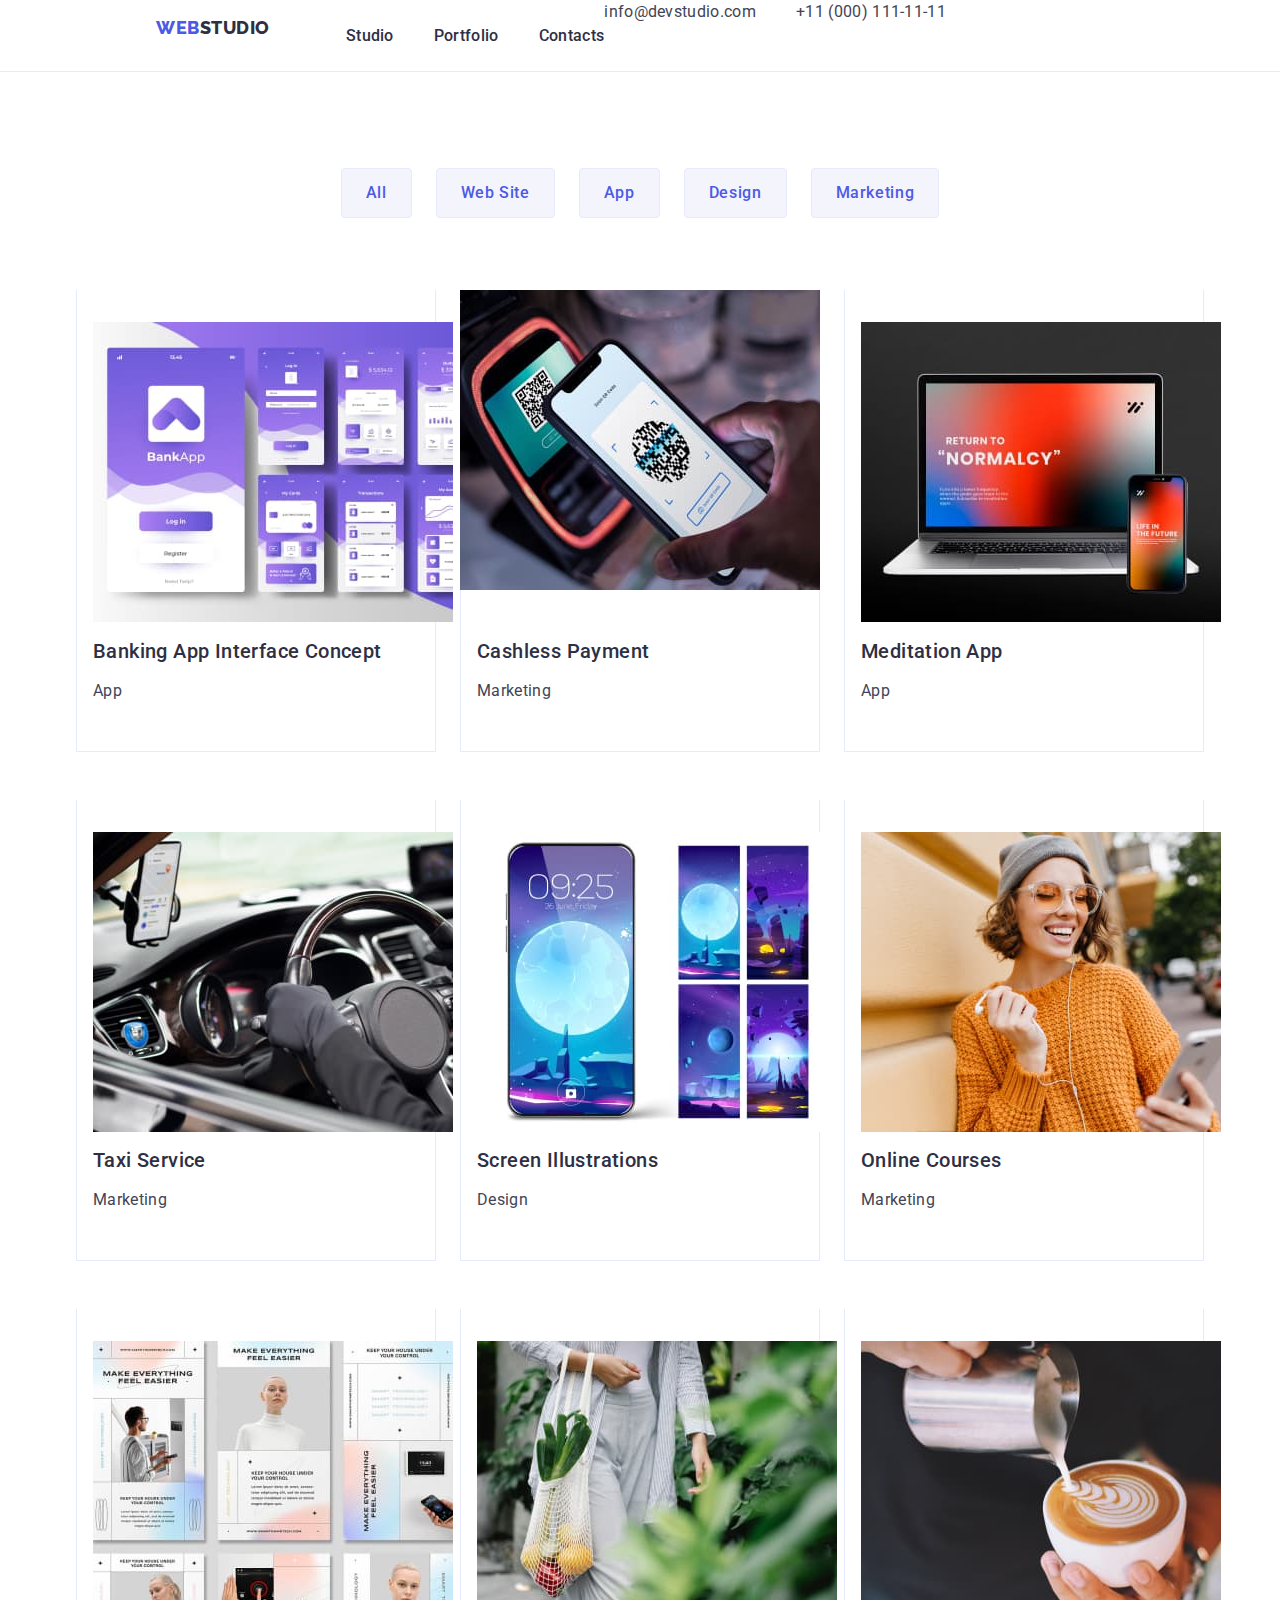
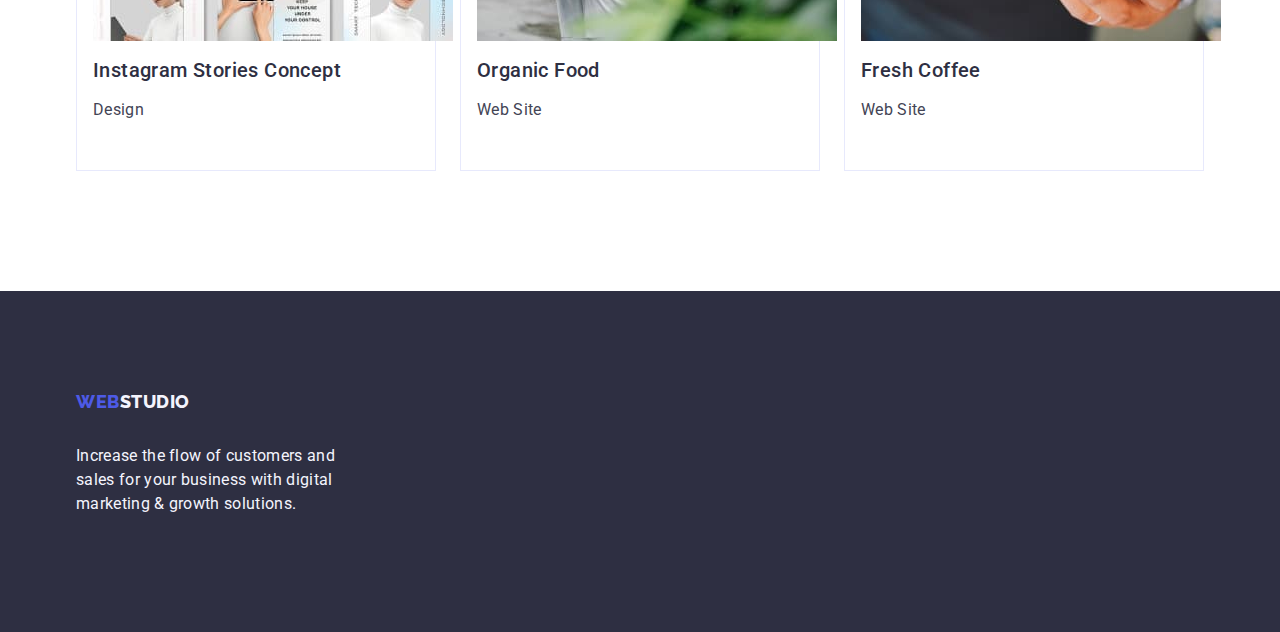
==== portfolio.html @ 16d4b056 "Update portfolio.html" ====
<!DOCTYPE html>
<html lang="en">

<head>
    <meta charset="UTF-8">
    <meta http-equiv="X-UA-Compatible" content="IE=edge">
    <meta name="viewport" content="width=device-width, initial-scale=1.0">
    <link rel="preconnect" href="https://fonts.googleapis.com">
    <link rel="preconnect" href="https://fonts.gstatic.com" crossorigin>
    <link href="https://fonts.googleapis.com/css2?family=Raleway:wght@800&family=Roboto:wght@400;500;700;900&display=swap"
        rel="stylesheet">
    <title>WebStudio</title>

    <link rel="stylesheet" href="./css/modern-normalize.min.css">
    <link rel="stylesheet" href="./css/style.css">
  
</head>

<body>
        
    <!--header section  -->
    <header class="header">
        <div class="header-container container">
            <nav class="nav">
                <a class="logo-web link" href="./index.html">Web<span class="logo-studio-nav link">Studio</span></a>
    
                <ul class="nav-list list">
                    <li class="nav-item">
                        <a class="nav-link link" href="./index.html">Studio</a>
                    </li>
                    <li class="nav-item">
                        <a class="nav-link link" href="./portfolio.html">Portfolio</a>
                    </li>
                    <li class="nav-item">
                        <a class="nav-link link" href="">Contacts</a>
                    </li>
                </ul>
            </nav>
    
            <address class="address">
                <ul class="contacts list">
                    <li class="contacts-email">
                        <a class="contact link" href="mailto:info@devstudio.com">info@devstudio.com</a>
                    </li>
                    <li class="contacts-telefon">
                        <a class="contact link" href="tel:+110001111111">+11 (000) 111-11-11</a>
                    </li>
                </ul>
            </address>
        </div>
    
    </header>

    <main>
        <!--portfolo section  -->
        <section class="section-portfolo">
            <div class="container">
                <h1 class="section-filters-title visually-hidden">Lorem ipsum dolor sit.</h1>

                <ul class="filters list">
                    <li class="button-item">
                
                        <button class="btn" type="button">All</button>
                    </li>
                    <li class="button-item">
                        <button class="btn" type="button">Web Site</button>
                    </li>
                    <li class="button-item">
                        <button class="btn" type="button">App</button>
                    </li>
                    <li class="button-item">
                        <button class="btn" type="button">Design</button>
                    </li>
                    <li class="button-item">
                        <button class="btn" type="button">Marketing</button>
                    </li>
                </ul>
                
                
                
                
                <ul class="product-card list">
                    <li class="product-item">
                        <a class="link" href="">
                            <div class="cards">
                                <img class="link" src="./images/portfolio/banking_app.jpg" width="360" alt="Banking App">
                                <h2 class="product-name">Banking App Interface Concept</h2>
                                <p class="product-text">App</p>
                            </div>
                            
                        </a>
                    </li>
                
                    <li class="product-item">
                        <a class="link" href="">
                            <img class="link" src="./images/portfolio/cashless_payment.jpg" width="360" alt="Cashless Payment">
                            <div class="cards">
                                
                                <h2 class="product-name">Cashless Payment</h2>
                                <p class="product-text">Marketing</p>
                            </div>
                            
                        </a>
                    </li>
                
                    <li class="product-item">
                        <a class="link" href="">
                            <div class="cards">
                                <img class="link" src="./images/portfolio/meditation_app.jpg" width="360" alt="Meditation App">
                                <h2 class="product-name">Meditation App</h2>
                                <p class="product-text">App</p>
                            </div>
                           
                        </a>
                    </li>
                
                    <li class="product-item">
                        <a class="link" href="">
                            <div class="cards">
                                <img class="link" src="./images/portfolio/Taxi.jpg" width="360" alt="Taxi Service">
                                <h2 class="product-name">Taxi Service</h2>
                                <p class="product-text">Marketing</p>                            
                            </div>
                            
                        </a>
                    </li>
                
                    <li class="product-item">
                        <a class="link" href="">
                            <div class="cards">
                                <img class="link" src="./images/portfolio/Screen.jpg" width="360" alt="Screen Illustrations">
                                <h2 class="product-name">Screen Illustrations</h2>
                                <p class="product-text">Design</p>                            
                            </div>
                            
                        </a>
                    </li>
                
                    <li class="product-item">
                        <a class="link" href="">
                            <div class="cards">
                                <img class="link" src="./images/portfolio/online_courses.jpg" width="360" alt="Online Courses">
                                <h2 class="product-name">Online Courses</h2>
                                <p class="product-text">Marketing</p>                            
                            </div>
                            
                        </a>
                    </li>
                
                
                    <li class="product-item">
                        <a class="link" href="">
                            <div class="cards">
                                <img class="link" src="./images/portfolio/instagram.jpg" width="360" alt="Instagram Stories Concept">
                                <h2 class="product-name">Instagram Stories Concept</h2>
                                <p class="product-text">Design</p>                            
                            </div>
                            
                        </a>
                    </li>
                
                    <li class="product-item">
                        <a class="link" href="">
                            <div class="cards">
                                <img class="link" src="./images/portfolio/organic_food.jpg" width="360" alt="Organic Food">
                                <h2 class="product-name">Organic Food</h2>
                                <p class="product-text">Web Site</p>                            
                            </div>
                            
                        </a>
                    </li>
                
                    <li class="product-item">
                        <a class="link" href="">
                            <div class="cards">
                                <img class="link" src="./images/portfolio/coffee.jpg" width="360" alt="Fresh Coffee">
                                <h2 class="product-name">Fresh Coffee</h2>
                                <p class="product-text">Web Site</p>
                            </div>
                            
                        </a>
                    </li>
                </ul>
            </div>
            
        </section>

    </main>

    <!-- footer section -->
<footer class="footer">
    <div class="container">
        <a class="logo-web link" href="./index.html">Web<span class="logo-studio link">Studio</span></a>

        <p class="footer-text">
            Increase the flow of customers and sales for your business with digital marketing & growth solutions.
        </p>
    </div>


</footer>
</body>

</html>
---- css/style.css ----
:root{
    --primary-font: 'Roboto', sans-serif;
    --primary-white-color: #ffffff;
    --primary-color: #434455;
}

ul {
    margin: 0;
    padding: 0;
    list-style-type: none;
}




body{
    color: var(--primary-color);
    background-color: var(--primary-white-color);
    font-family: var(--primary-font);
    font-size: 16px;
    font-style: normal;
}

img{
    display: block;
}

.container{
    width: 1158px;
    margin: 0 auto;
    padding: 0 15px;
}

.visually-hidden{
    position: fixed;
    transform: scale(0);
}

/*header*/

.header{
    width: 1440px;
    height: 72px;
    display: flex;
    border-bottom: 1px solid #E7E9FC;
}

.header-container{
    display: flex;
}

/*logo start*/
.logo-web{
    font-family: "Raleway", sans-serif;
    font-weight: 800;
    font-size: 18px;
    line-height: 1.17;  
    letter-spacing: 0.03em;
    text-transform: uppercase;
    color: #4D5AE5;    
    margin-right: 76px;
}

.link{
    text-decoration: none;
}

.logo-studio-nav{
    font-family: 'Raleway';
    font-weight: 800;
    font-size: 18px;
    line-height: 1.17;
    letter-spacing: 0.03em;
    text-transform: uppercase;
    color: #2E2F42;

}

.logo-studio{
    font-family: 'Raleway';
    font-weight: 800;
    font-size: 18px;
    line-height: 1.17;
    letter-spacing: 0.03em;
    text-transform: uppercase;
    color: #2E2F42;
    color: #f4f4fd;
}


/*logo end*/


/*nav */

.nav{
    display: flex;
    align-items: center;
}

.nav-list{
    display: flex;
    gap: 40px;

}

.list {
    list-style: none;
}

.nav-item{
    font-weight: 500;
    line-height: 1.3;   
       
}

.nav-link{
    line-height: 1.5;
    font-size: 16px;
    font-weight: 500;
    letter-spacing: 0.02em;
    color: #2E2F42;
    text-decoration: none;
    padding: 24px 0;
}

.nav-item .link:hover,
.nav-item .link:focus{
    color: #404bbf;
}
/*adress*/
.list{
    list-style: none;
}
.address {
    font-style: normal;
}


.contacts-email .link:hover,
.contacts-email .link:focus {
    color: #404bbf;
}


.contact{ 
    letter-spacing: 0.02em;
    font-weight: 400;
    line-height: 1.5;
    color: #434455;
    text-decoration: none;    
}
.contacts{
    display: flex;
    gap: 40px;
    
}
.contacts-telefon .link:hover,
.contacts-telefon .link:focus {
    color: #404bbf;
}

/* section hero*/

.hero{  
    background: #2E2F42;
    padding: 188px 0;
    
}

.hero-title{
    font-weight: 700;
    font-size: 56px;
    line-height: 1.07;    
    text-align: center;
    letter-spacing: 0.02em;
    color: #FFFFFF;
    max-width: 496px;
}

.button{
    font-family: "Roboto", sans-serif;
    font-style: normal;
    font-weight: 500;
    font-size: 16px;
    line-height: 1.5;
    letter-spacing: 0.04em;
    color: #FFFFFF;
    background-color: #4D5AE5;
    cursor: pointer;
    display: block;
    min-width: 169px;
    height: 56px;
    border: none;
    box-shadow: 0px 4px 4px rgba(0, 0, 0, 0.15);
    border-radius: 4px;
  }

  .button:hover,
  .button:focus {
    background-color: #404BBF;
  }
  
 /*section feature */

 .section-feature{
    padding: 120px 0;
    display: flex;
 }
 
 
 .feature-list{
    display: flex;
    gap: 24px;
 }

 .feature{
    width: calc((100% - 72px) / 4);
 }

 .feature-title{
    font-weight: 500;
    font-size: 20px;
    line-height: 1.2;    
    letter-spacing: 0.02em; 
    color: #2E2F42;
    margin-bottom: 8px;
 }

 .feature-text{
    font-weight: 400;
    font-size: 16px;
    line-height: 1.5;
    letter-spacing: 0.02em;
    color: #434455;
 }

 /*section about */

 .section-about{
    padding-bottom: 120px;
 }
 .section-about-title{
    font-weight: 700;
    font-size: 36px;
    line-height: 1.11;
    text-align: center;
    letter-spacing: 0.02em;
    text-transform: capitalize;   
    color: #2E2F42;
    margin-bottom: 72px;
 }

 .about-list{
    display: flex;
    gap:24px;
 }

 .list-item{
    width: calc((100% - 48px) / 3);
 }

  /*section team */
.section-team{
    background: #F4F4FD;
    padding: 120px 0;
}

  .section-team-title{
    font-weight: 700;
    font-size: 36px;
    line-height: 1.11;
    text-align: center;
    letter-spacing: 0.02em;
    text-transform: capitalize;
    color: #2E2F42;
    margin-bottom: 72px;
  }

  .team-list{
    display: flex;
    gap: 24px;
  }

  .team-title{
    font-weight: 500;
    font-size: 20px;
    line-height: 1.2;
    letter-spacing: 0.02em;
    color: #2E2F42;   
    text-align: center;
    margin-bottom: 8px;
       
  }

  .info{
    padding: 32px 16px;
    
  }

  .team-text{
    font-weight: 400;
    font-size: 16px;
    line-height: 1.5;
    letter-spacing: 0.02em;
    color: #434455;
    text-align: center;
  }

  .team-card{
    background-color: #FFFFFF;
    width: calc((100% - 72px) / 4);
    box-shadow: 0px 1px 6px rgba(46, 47, 66, 0.08), 0px 1px 1px rgba(46, 47, 66, 0.16), 0px 2px 1px rgba(46, 47, 66, 0.08);
    border-radius: 0px 0px 4px 4px;
  }

  /*PORTFOLIO pages*/
/*section portfolio*/

.section-portfolo{
    padding-top:  96px;
    padding-bottom: 120px;    
}



.filters{
    display: flex;
    gap: 24px;
    justify-content: center;
    margin-bottom: 72px;
}



.btn{
    font-family: "Roboto", sans-serif;
    background-color: #F4F4FD;
    font-size: 16px;
    font-weight: 500;
    line-height: 1.5;
    text-align: center;
    letter-spacing: 0.04em;
    color: #4D5AE5;
    cursor: pointer;
    padding: 12px 24px;
    border: 1px solid #E7E9FC;
    border-radius: 4px;
}

.btn:hover,
.btn:focus{
    background-color: #404BBF;
    color: #FFFFFF;
    border: 1px solid transparent;
}

/*section portfolio product cards*/

.product-card{
    display: flex;
    flex-wrap: wrap;
    column-gap: 24px;
    row-gap: 48px;
}

.product-item{
    width: calc((100% - 48px) / 3);
}
.product-name{
    font-weight: 500;
    font-size: 20px;
    line-height: 1.2;        
    letter-spacing: 0.02em;
    color: #2E2F42;
    margin-bottom: 8px;

}

.product-text{
    font-weight: 400;
    font-size: 16px;
    line-height: 1.5;
    letter-spacing: 0.02em;
    color: #434455;
}

.cards{
    padding: 32px 16px;
    border: 1px solid #e7e9fc;
    border-top: none;
}


 /*footer*/

 .footer{    
    background: #2E2F42;
    padding: 100px 0;
 }

 .logo-web{
    display: inline-block;
    margin-bottom: 16px;

 }

 .footer-text{
    font-weight: 400;
    font-size: 16px;
    line-height: 1.5;   
    letter-spacing: 0.02em;
    color: #F4F4FD;
    max-width: 264px;
 }
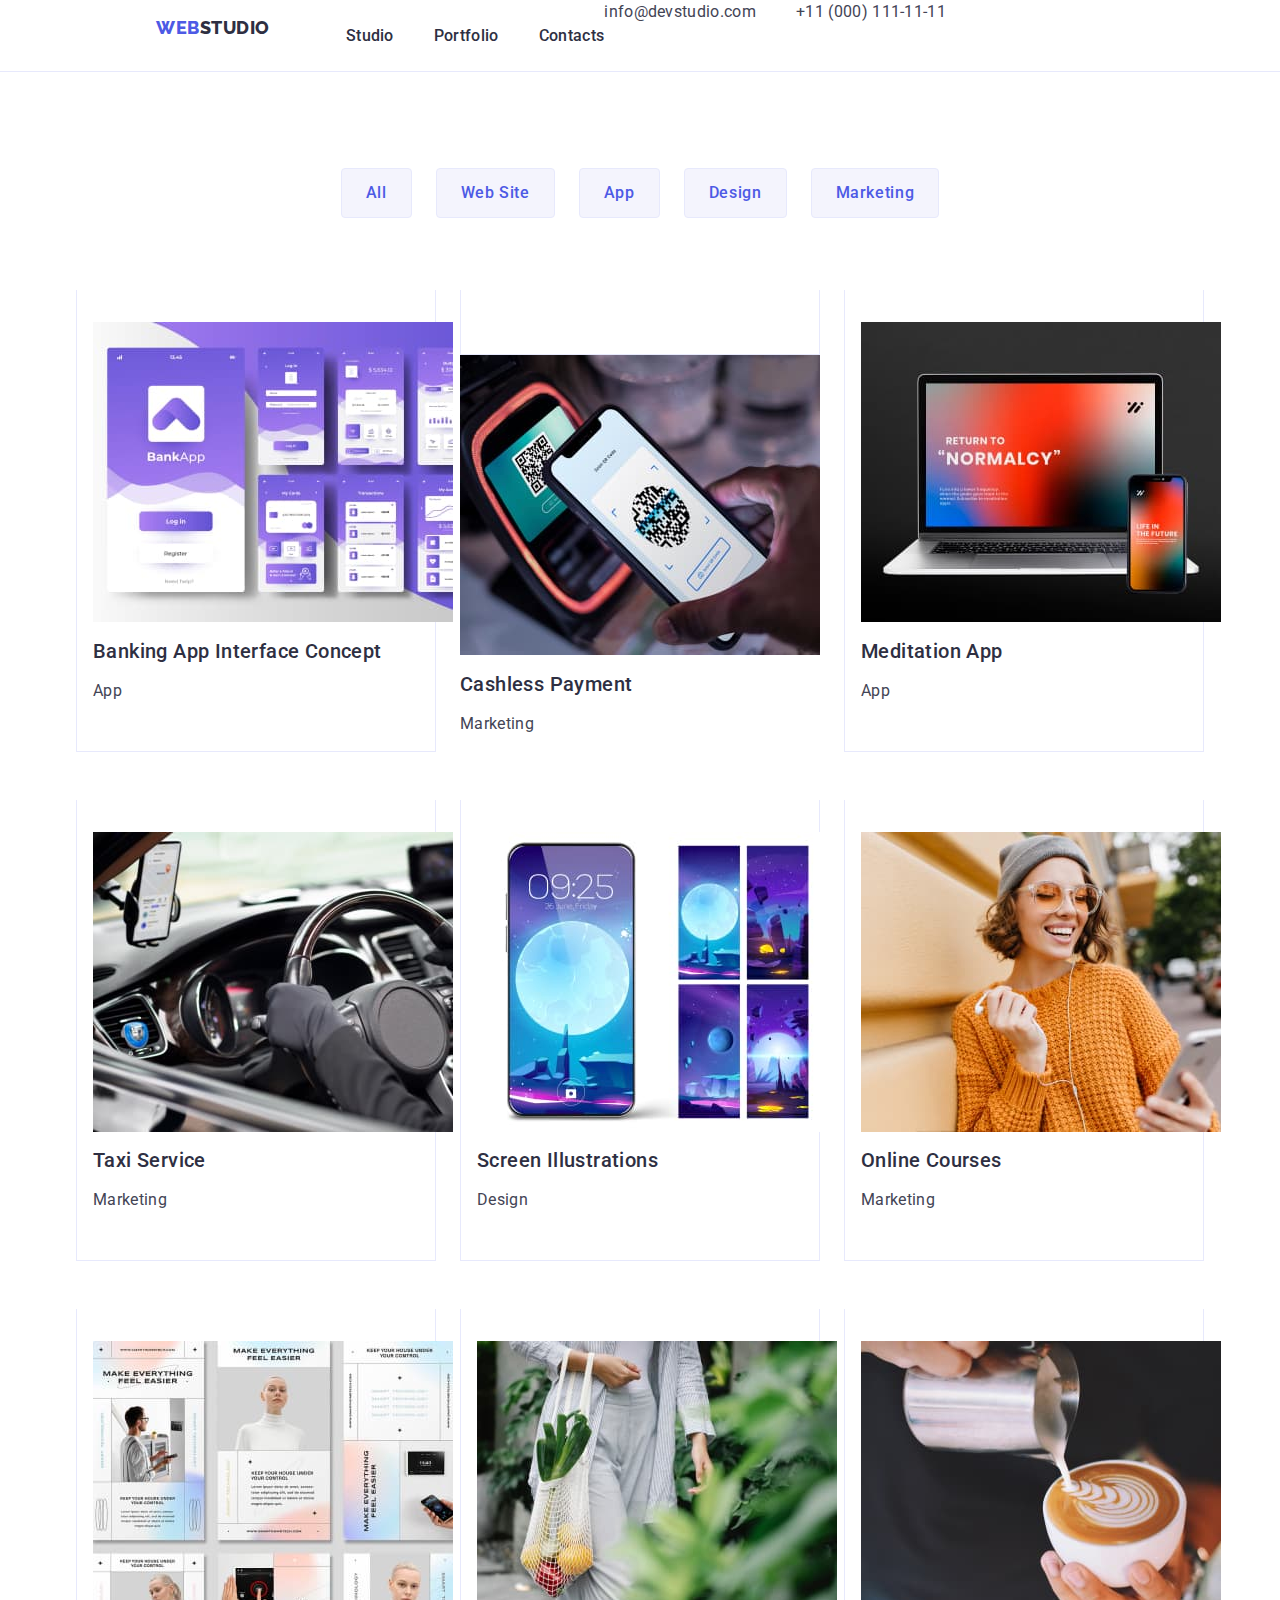
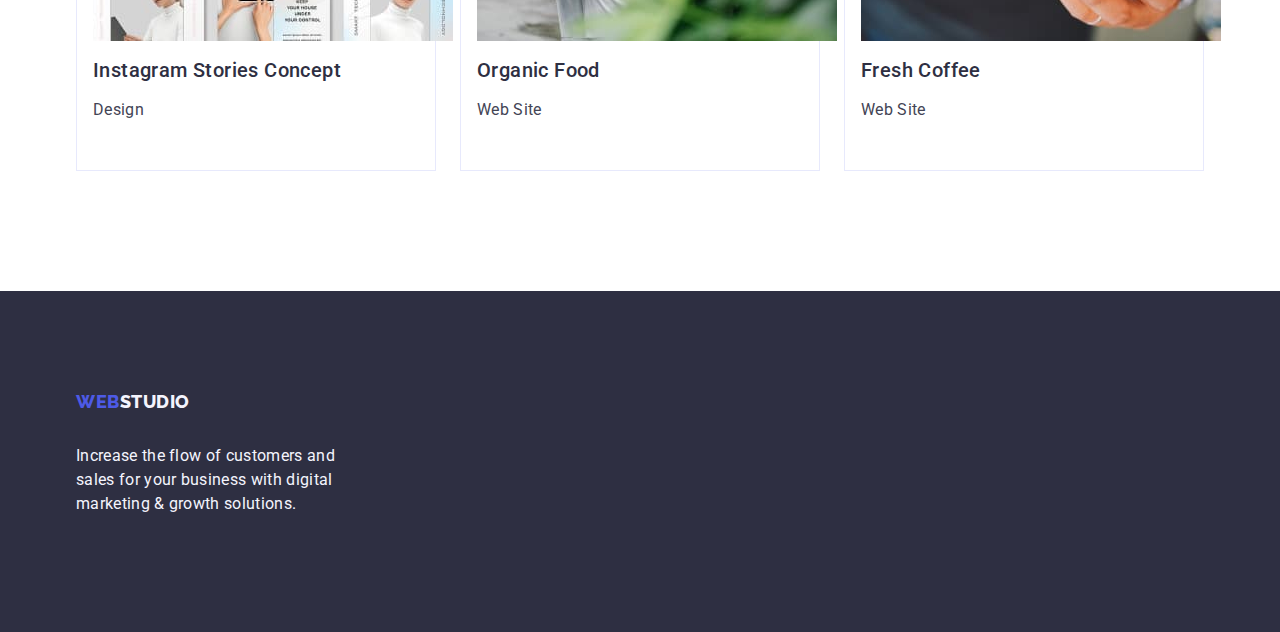
==== commit cb05d555: "Update portfolio.html" ====
--- a/portfolio.html
+++ b/portfolio.html
@@ -93,12 +93,12 @@
                 
                     <li class="product-item">
                         <a class="link" href="">
+                            
+                            <div class="cards">
+                            </div>
                             <img class="link" src="./images/portfolio/cashless_payment.jpg" width="360" alt="Cashless Payment">
-                            <div class="cards">
-                                
-                                <h2 class="product-name">Cashless Payment</h2>
-                                <p class="product-text">Marketing</p>
-                            </div>
+                            <h2 class="product-name">Cashless Payment</h2>
+                            <p class="product-text">Marketing</p>
                             
                         </a>
                     </li>
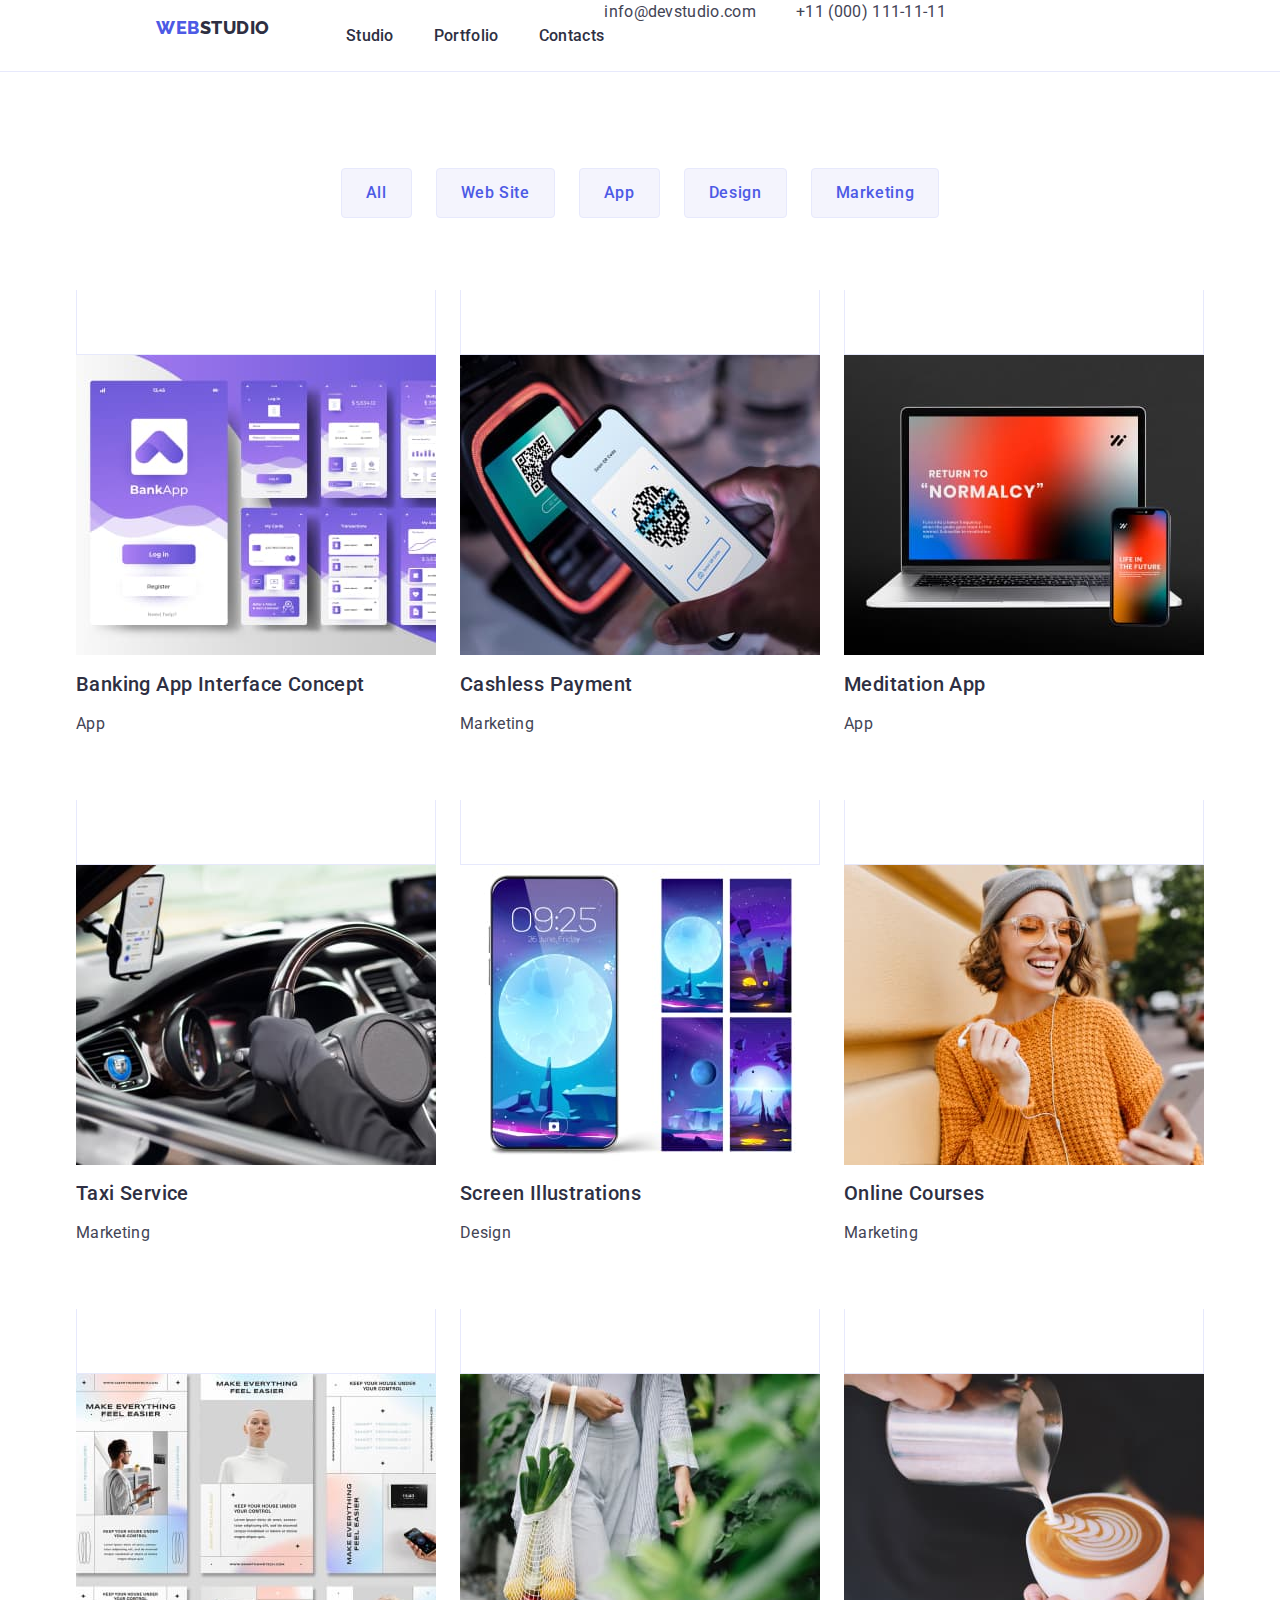
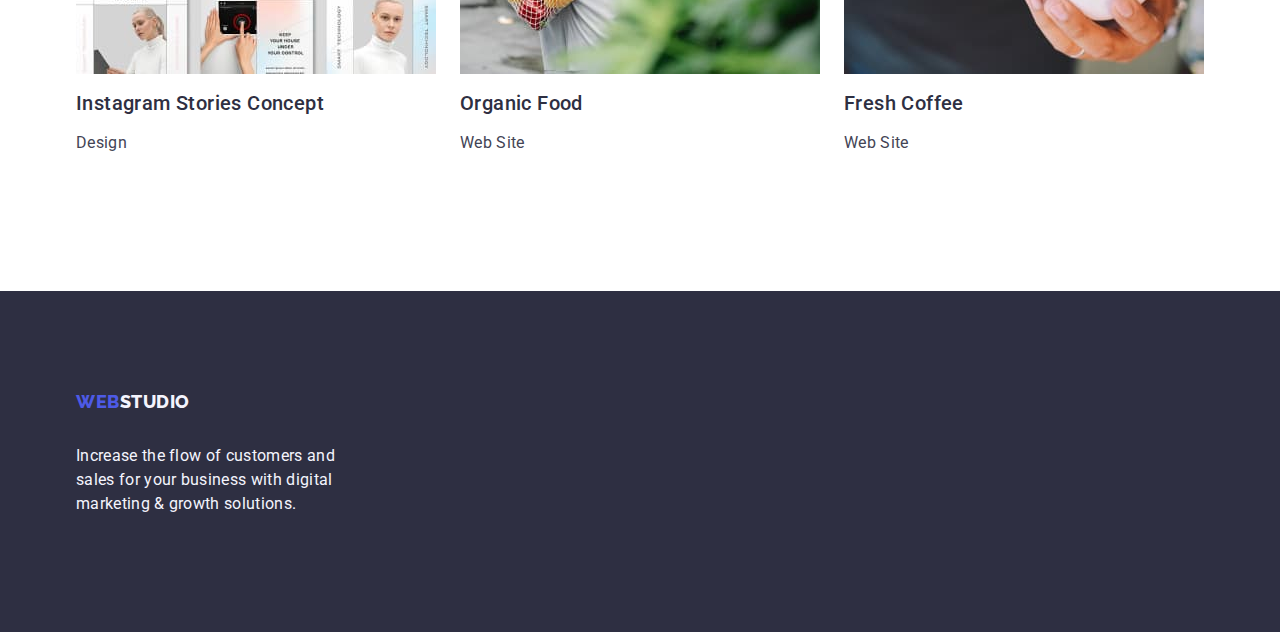
==== commit 74b28420: "Update portfolio.html" ====
--- a/portfolio.html
+++ b/portfolio.html
@@ -82,18 +82,17 @@
                 <ul class="product-card list">
                     <li class="product-item">
                         <a class="link" href="">
-                            <div class="cards">
-                                <img class="link" src="./images/portfolio/banking_app.jpg" width="360" alt="Banking App">
-                                <h2 class="product-name">Banking App Interface Concept</h2>
-                                <p class="product-text">App</p>
-                            </div>
-                            
-                        </a>
-                    </li>
-                
-                    <li class="product-item">
-                        <a class="link" href="">
-                            
+                            <div class="cards">                                
+                            </div>
+                            <img class="link" src="./images/portfolio/banking_app.jpg" width="360" alt="Banking App">
+                            <h2 class="product-name">Banking App Interface Concept</h2>
+                            <p class="product-text">App</p>
+                            
+                        </a>
+                    </li>
+                
+                    <li class="product-item">
+                        <a class="link" href="">                            
                             <div class="cards">
                             </div>
                             <img class="link" src="./images/portfolio/cashless_payment.jpg" width="360" alt="Cashless Payment">
@@ -106,10 +105,11 @@
                     <li class="product-item">
                         <a class="link" href="">
                             <div class="cards">
-                                <img class="link" src="./images/portfolio/meditation_app.jpg" width="360" alt="Meditation App">
-                                <h2 class="product-name">Meditation App</h2>
-                                <p class="product-text">App</p>
-                            </div>
+                                
+                            </div>
+                            <img class="link" src="./images/portfolio/meditation_app.jpg" width="360" alt="Meditation App">
+                            <h2 class="product-name">Meditation App</h2>
+                            <p class="product-text">App</p>
                            
                         </a>
                     </li>
@@ -117,66 +117,72 @@
                     <li class="product-item">
                         <a class="link" href="">
                             <div class="cards">
-                                <img class="link" src="./images/portfolio/Taxi.jpg" width="360" alt="Taxi Service">
-                                <h2 class="product-name">Taxi Service</h2>
-                                <p class="product-text">Marketing</p>                            
-                            </div>
-                            
-                        </a>
-                    </li>
-                
-                    <li class="product-item">
-                        <a class="link" href="">
-                            <div class="cards">
-                                <img class="link" src="./images/portfolio/Screen.jpg" width="360" alt="Screen Illustrations">
-                                <h2 class="product-name">Screen Illustrations</h2>
-                                <p class="product-text">Design</p>                            
-                            </div>
-                            
-                        </a>
-                    </li>
-                
-                    <li class="product-item">
-                        <a class="link" href="">
-                            <div class="cards">
-                                <img class="link" src="./images/portfolio/online_courses.jpg" width="360" alt="Online Courses">
-                                <h2 class="product-name">Online Courses</h2>
-                                <p class="product-text">Marketing</p>                            
-                            </div>
-                            
-                        </a>
-                    </li>
-                
-                
-                    <li class="product-item">
-                        <a class="link" href="">
-                            <div class="cards">
-                                <img class="link" src="./images/portfolio/instagram.jpg" width="360" alt="Instagram Stories Concept">
-                                <h2 class="product-name">Instagram Stories Concept</h2>
-                                <p class="product-text">Design</p>                            
-                            </div>
-                            
-                        </a>
-                    </li>
-                
-                    <li class="product-item">
-                        <a class="link" href="">
-                            <div class="cards">
-                                <img class="link" src="./images/portfolio/organic_food.jpg" width="360" alt="Organic Food">
-                                <h2 class="product-name">Organic Food</h2>
-                                <p class="product-text">Web Site</p>                            
-                            </div>
-                            
-                        </a>
-                    </li>
-                
-                    <li class="product-item">
-                        <a class="link" href="">
-                            <div class="cards">
-                                <img class="link" src="./images/portfolio/coffee.jpg" width="360" alt="Fresh Coffee">
-                                <h2 class="product-name">Fresh Coffee</h2>
-                                <p class="product-text">Web Site</p>
-                            </div>
+                                                      
+                            </div>
+                            <img class="link" src="./images/portfolio/Taxi.jpg" width="360" alt="Taxi Service">
+                            <h2 class="product-name">Taxi Service</h2>
+                            <p class="product-text">Marketing</p>
+                            
+                        </a>
+                    </li>
+                
+                    <li class="product-item">
+                        <a class="link" href="">
+                            <div class="cards">
+                                                        
+                            </div>
+                            <img class="link" src="./images/portfolio/Screen.jpg" width="360" alt="Screen Illustrations">
+                            <h2 class="product-name">Screen Illustrations</h2>
+                            <p class="product-text">Design</p>
+                            
+                        </a>
+                    </li>
+                
+                    <li class="product-item">
+                        <a class="link" href="">
+                            <div class="cards">
+                                                           
+                            </div>
+                            <img class="link" src="./images/portfolio/online_courses.jpg" width="360" alt="Online Courses">
+                            <h2 class="product-name">Online Courses</h2>
+                            <p class="product-text">Marketing</p>
+                            
+                        </a>
+                    </li>
+                
+                
+                    <li class="product-item">
+                        <a class="link" href="">
+                            <div class="cards">
+                                                           
+                            </div>
+                            <img class="link" src="./images/portfolio/instagram.jpg" width="360" alt="Instagram Stories Concept">
+                            <h2 class="product-name">Instagram Stories Concept</h2>
+                            <p class="product-text">Design</p>
+                            
+                        </a>
+                    </li>
+                
+                    <li class="product-item">
+                        <a class="link" href="">
+                            <div class="cards">
+                                                           
+                            </div>
+                            <img class="link" src="./images/portfolio/organic_food.jpg" width="360" alt="Organic Food">
+                            <h2 class="product-name">Organic Food</h2>
+                            <p class="product-text">Web Site</p>
+                            
+                        </a>
+                    </li>
+                
+                    <li class="product-item">
+                        <a class="link" href="">
+                            <div class="cards">
+                                
+                            </div>
+                            <img class="link" src="./images/portfolio/coffee.jpg" width="360" alt="Fresh Coffee">
+                            <h2 class="product-name">Fresh Coffee</h2>
+                            <p class="product-text">Web Site</p>
                             
                         </a>
                     </li>
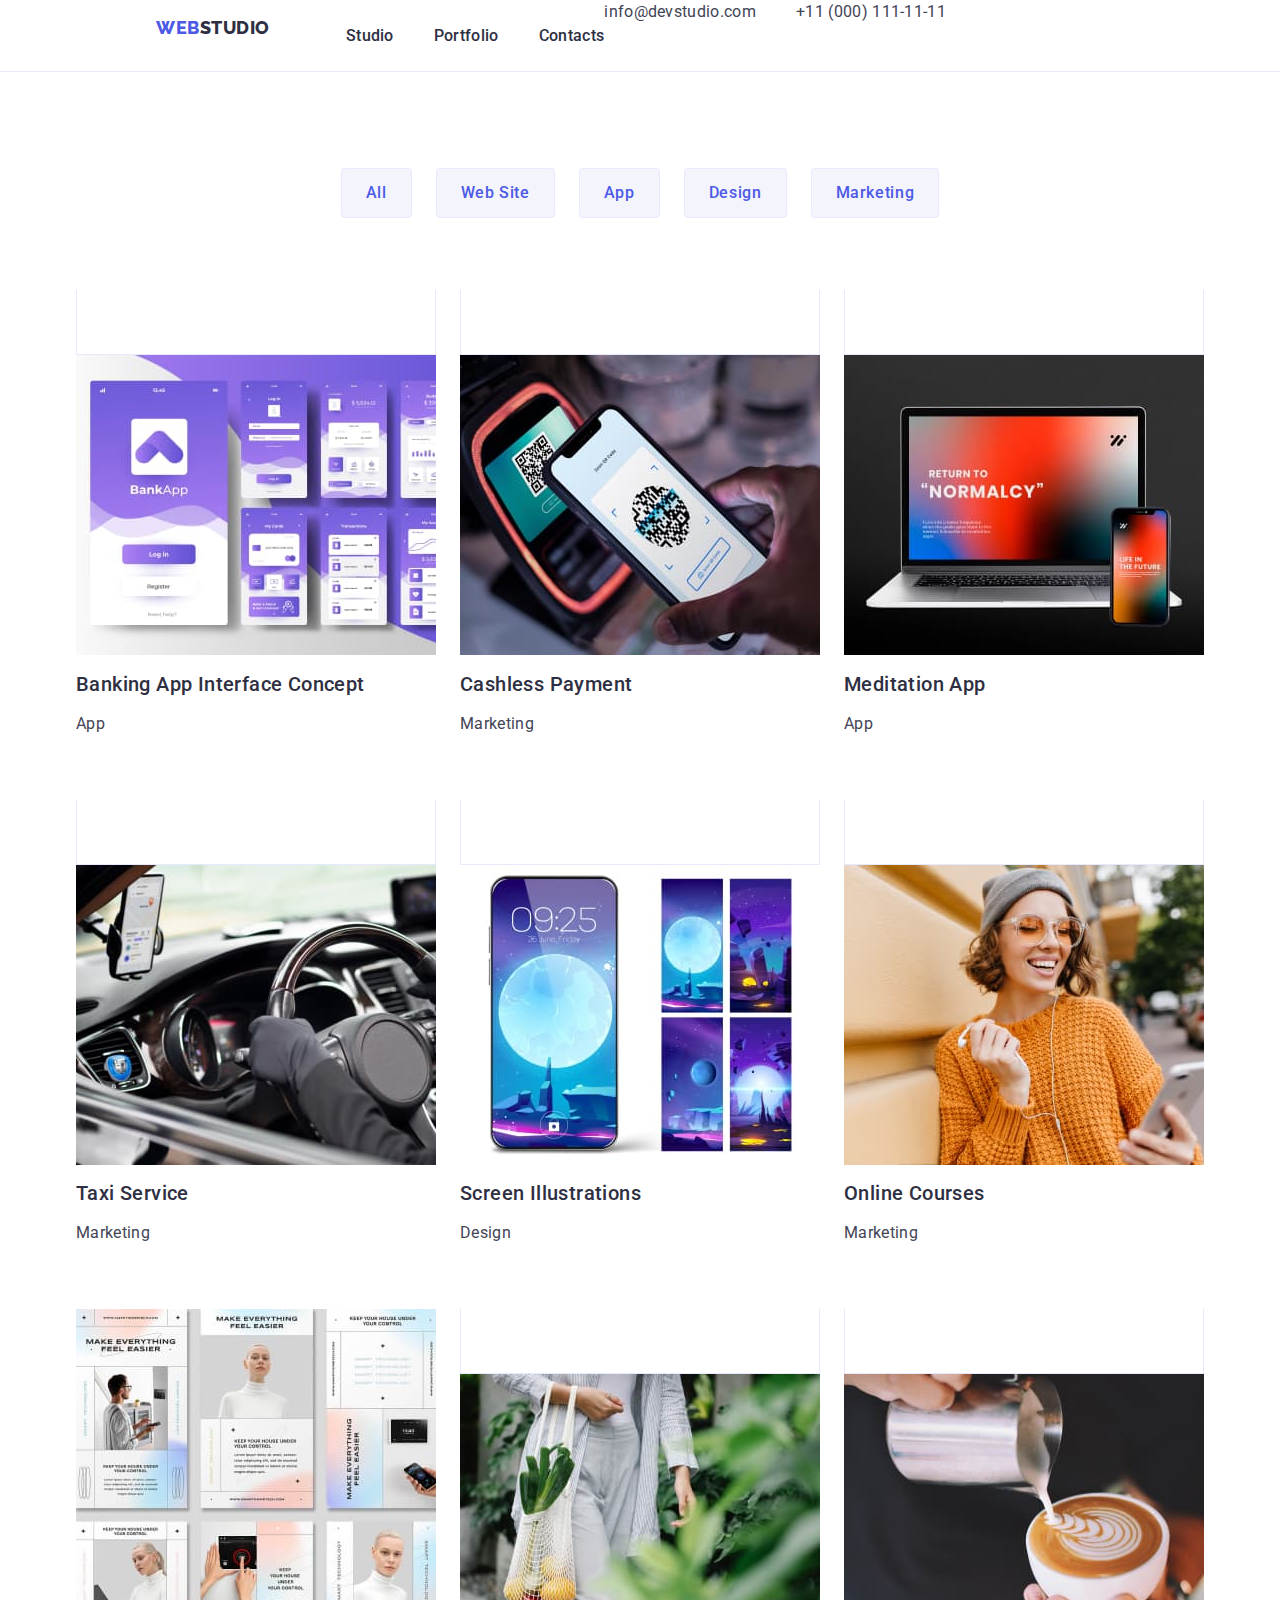
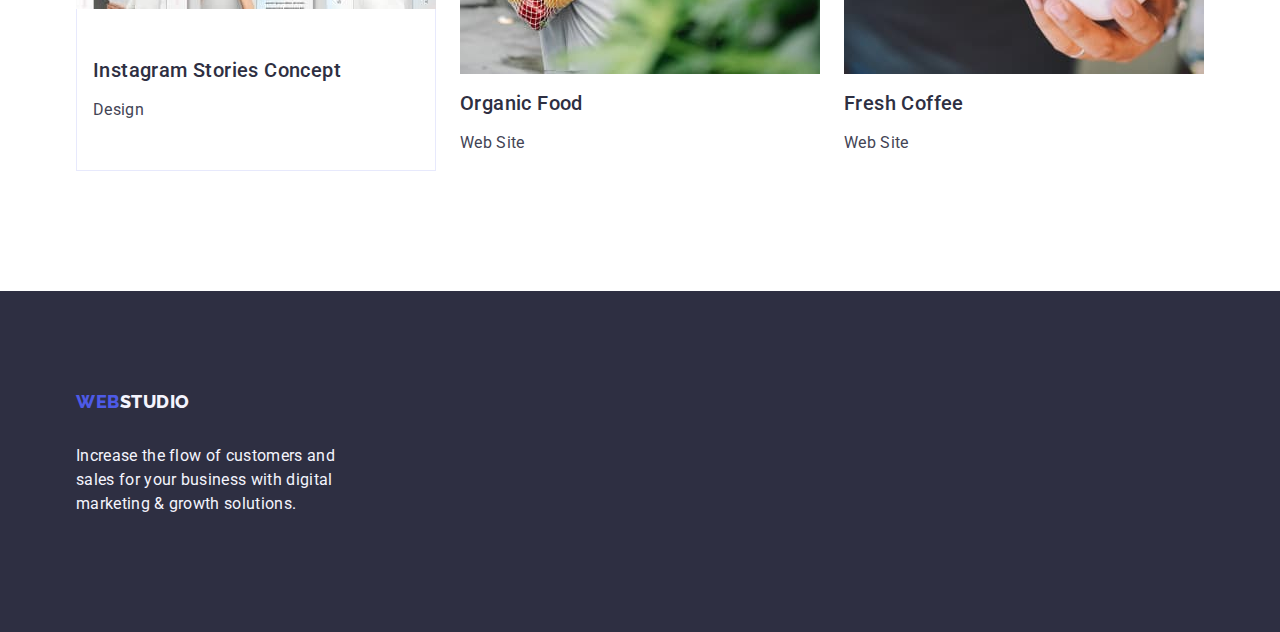
==== commit 45aada1c: "Update portfolio.html" ====
--- a/portfolio.html
+++ b/portfolio.html
@@ -153,13 +153,13 @@
                 
                     <li class="product-item">
                         <a class="link" href="">
-                            <div class="cards">
-                                                           
-                            </div>
                             <img class="link" src="./images/portfolio/instagram.jpg" width="360" alt="Instagram Stories Concept">
-                            <h2 class="product-name">Instagram Stories Concept</h2>
-                            <p class="product-text">Design</p>
-                            
+                            <div class="cards">
+                                <h2 class="product-name">Instagram Stories Concept</h2>
+                                <p class="product-text">Design</p>                                                           
+                            </div>
+                            
+                           
                         </a>
                     </li>
                 
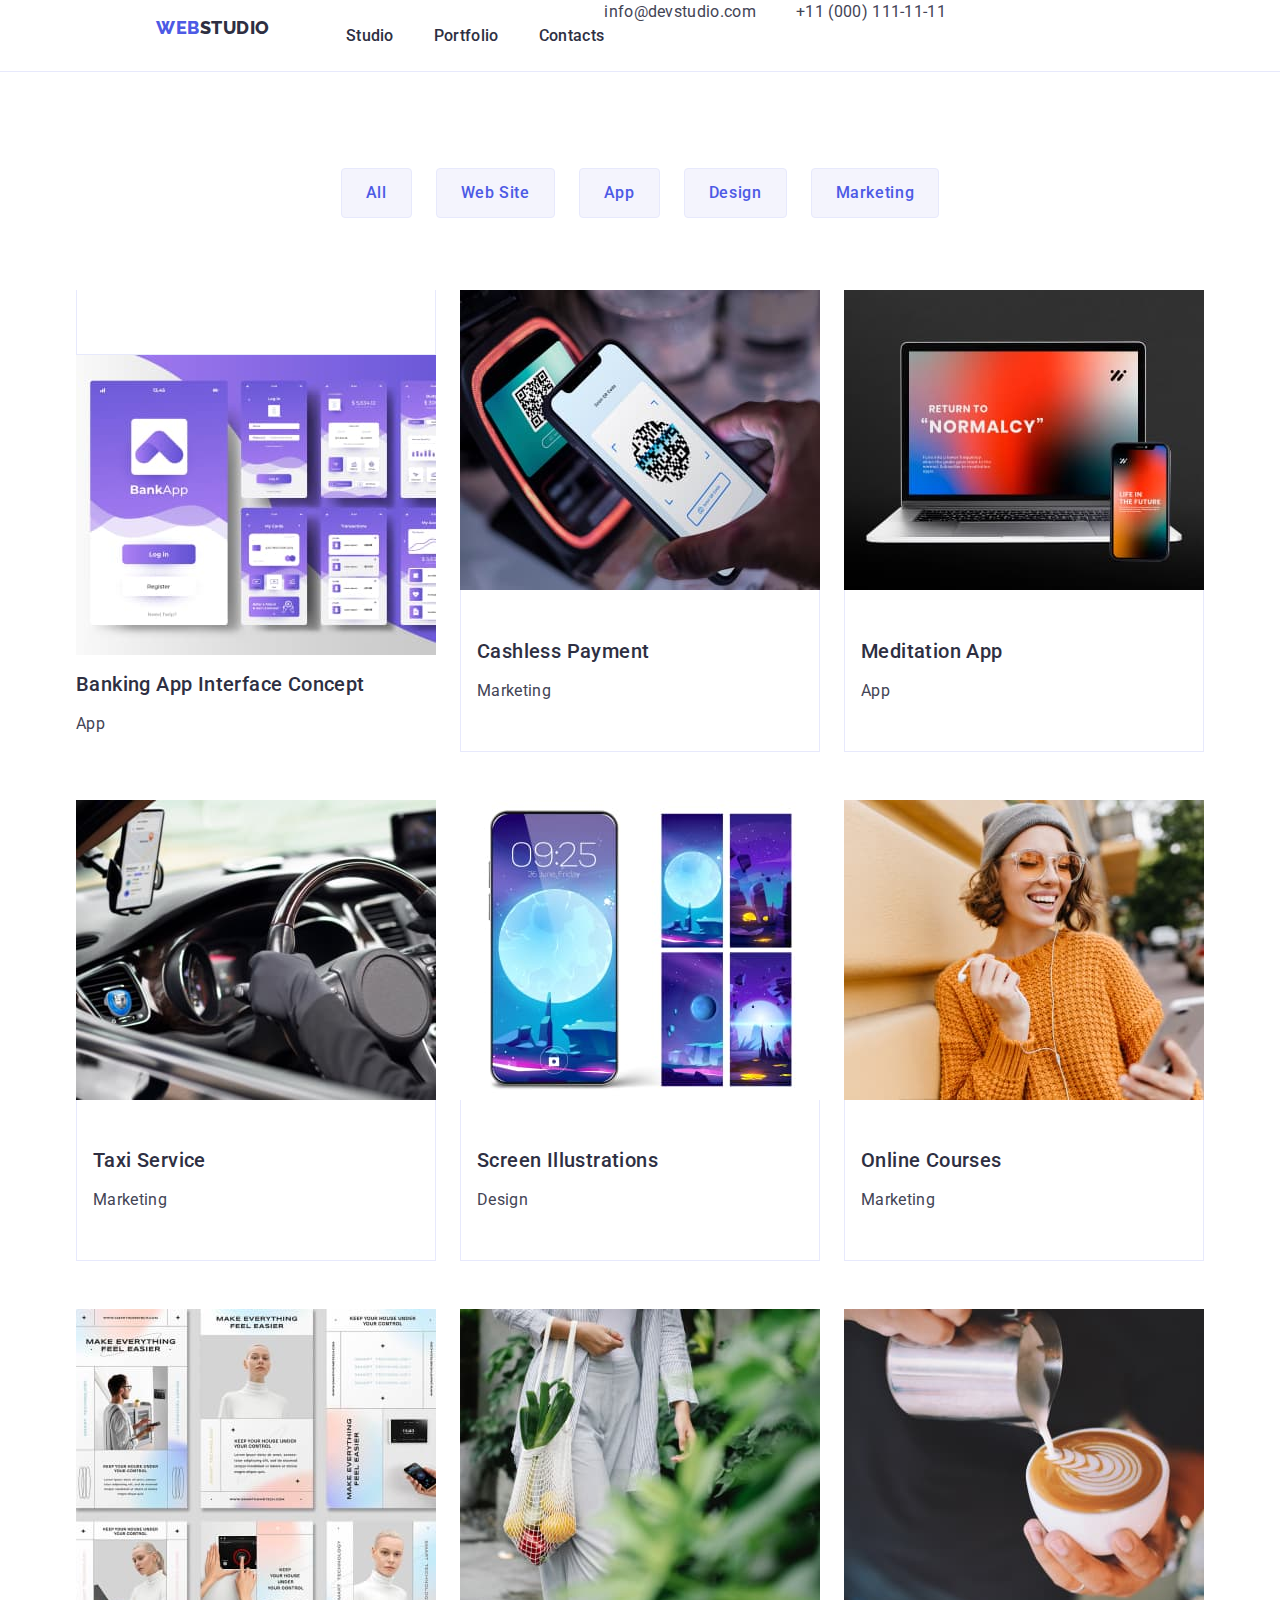
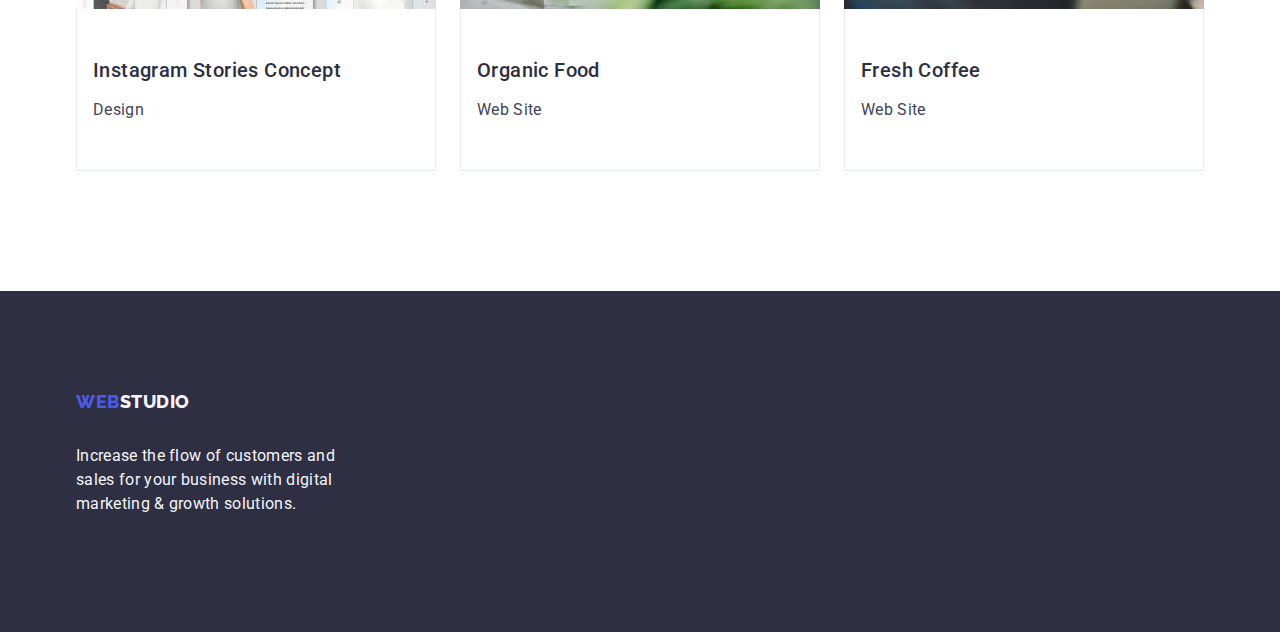
==== commit c3298f32: "Update portfolio.html" ====
--- a/portfolio.html
+++ b/portfolio.html
@@ -92,60 +92,65 @@
                     </li>
                 
                     <li class="product-item">
-                        <a class="link" href="">                            
-                            <div class="cards">
-                            </div>
+                        <a class="link" href="">   
                             <img class="link" src="./images/portfolio/cashless_payment.jpg" width="360" alt="Cashless Payment">
-                            <h2 class="product-name">Cashless Payment</h2>
-                            <p class="product-text">Marketing</p>
-                            
-                        </a>
-                    </li>
-                
-                    <li class="product-item">
-                        <a class="link" href="">
-                            <div class="cards">
-                                
-                            </div>
+                            <div class="cards">
+                                <h2 class="product-name">Cashless Payment</h2>
+                                <p class="product-text">Marketing</p>
+                            </div>
+                            
+                            
+                        </a>
+                    </li>
+                
+                    <li class="product-item">
+                        <a class="link" href="">
                             <img class="link" src="./images/portfolio/meditation_app.jpg" width="360" alt="Meditation App">
-                            <h2 class="product-name">Meditation App</h2>
-                            <p class="product-text">App</p>
-                           
-                        </a>
-                    </li>
-                
-                    <li class="product-item">
-                        <a class="link" href="">
-                            <div class="cards">
-                                                      
-                            </div>
+                            <div class="cards">
+                                <h2 class="product-name">Meditation App</h2>
+                                <p class="product-text">App</p>
+                            </div>
+                           
+                            
+                           
+                        </a>
+                    </li>
+                
+                    <li class="product-item">
+                        <a class="link" href="">
                             <img class="link" src="./images/portfolio/Taxi.jpg" width="360" alt="Taxi Service">
-                            <h2 class="product-name">Taxi Service</h2>
-                            <p class="product-text">Marketing</p>
-                            
-                        </a>
-                    </li>
-                
-                    <li class="product-item">
-                        <a class="link" href="">
-                            <div class="cards">
-                                                        
-                            </div>
+                            <div class="cards">
+                                <h2 class="product-name">Taxi Service</h2>
+                                <p class="product-text">Marketing</p>                                                      
+                            </div>
+                            
+                           
+                            
+                        </a>
+                    </li>
+                
+                    <li class="product-item">
+                        <a class="link" href="">
                             <img class="link" src="./images/portfolio/Screen.jpg" width="360" alt="Screen Illustrations">
-                            <h2 class="product-name">Screen Illustrations</h2>
-                            <p class="product-text">Design</p>
-                            
-                        </a>
-                    </li>
-                
-                    <li class="product-item">
-                        <a class="link" href="">
-                            <div class="cards">
-                                                           
-                            </div>
+                            <div class="cards">
+                                <h2 class="product-name">Screen Illustrations</h2>
+                                <p class="product-text">Design</p>
+                            </div>
+                            
+                            
+                            
+                        </a>
+                    </li>
+                
+                    <li class="product-item">
+                        <a class="link" href="">
                             <img class="link" src="./images/portfolio/online_courses.jpg" width="360" alt="Online Courses">
-                            <h2 class="product-name">Online Courses</h2>
-                            <p class="product-text">Marketing</p>
+                            <div class="cards">
+                                <h2 class="product-name">Online Courses</h2>
+                                <p class="product-text">Marketing</p>                                                           
+                            </div>
+                            
+                            
                             
                         </a>
                     </li>
@@ -157,32 +162,29 @@
                             <div class="cards">
                                 <h2 class="product-name">Instagram Stories Concept</h2>
                                 <p class="product-text">Design</p>                                                           
-                            </div>
-                            
-                           
-                        </a>
-                    </li>
-                
-                    <li class="product-item">
-                        <a class="link" href="">
-                            <div class="cards">
-                                                           
-                            </div>
+                            </div>                            
+                           
+                        </a>
+                    </li>
+                
+                    <li class="product-item">
+                        <a class="link" href="">
                             <img class="link" src="./images/portfolio/organic_food.jpg" width="360" alt="Organic Food">
-                            <h2 class="product-name">Organic Food</h2>
-                            <p class="product-text">Web Site</p>
-                            
-                        </a>
-                    </li>
-                
-                    <li class="product-item">
-                        <a class="link" href="">
-                            <div class="cards">
-                                
-                            </div>
+                            <div class="cards">
+                                <h2 class="product-name">Organic Food</h2>
+                                <p class="product-text">Web Site</p>                                                           
+                            </div>                         
+                                                
+                        </a>
+                    </li>
+                
+                    <li class="product-item">
+                        <a class="link" href="">
                             <img class="link" src="./images/portfolio/coffee.jpg" width="360" alt="Fresh Coffee">
-                            <h2 class="product-name">Fresh Coffee</h2>
-                            <p class="product-text">Web Site</p>
+                            <div class="cards">
+                                <h2 class="product-name">Fresh Coffee</h2>
+                                <p class="product-text">Web Site</p>                                
+                            </div>                            
                             
                         </a>
                     </li>
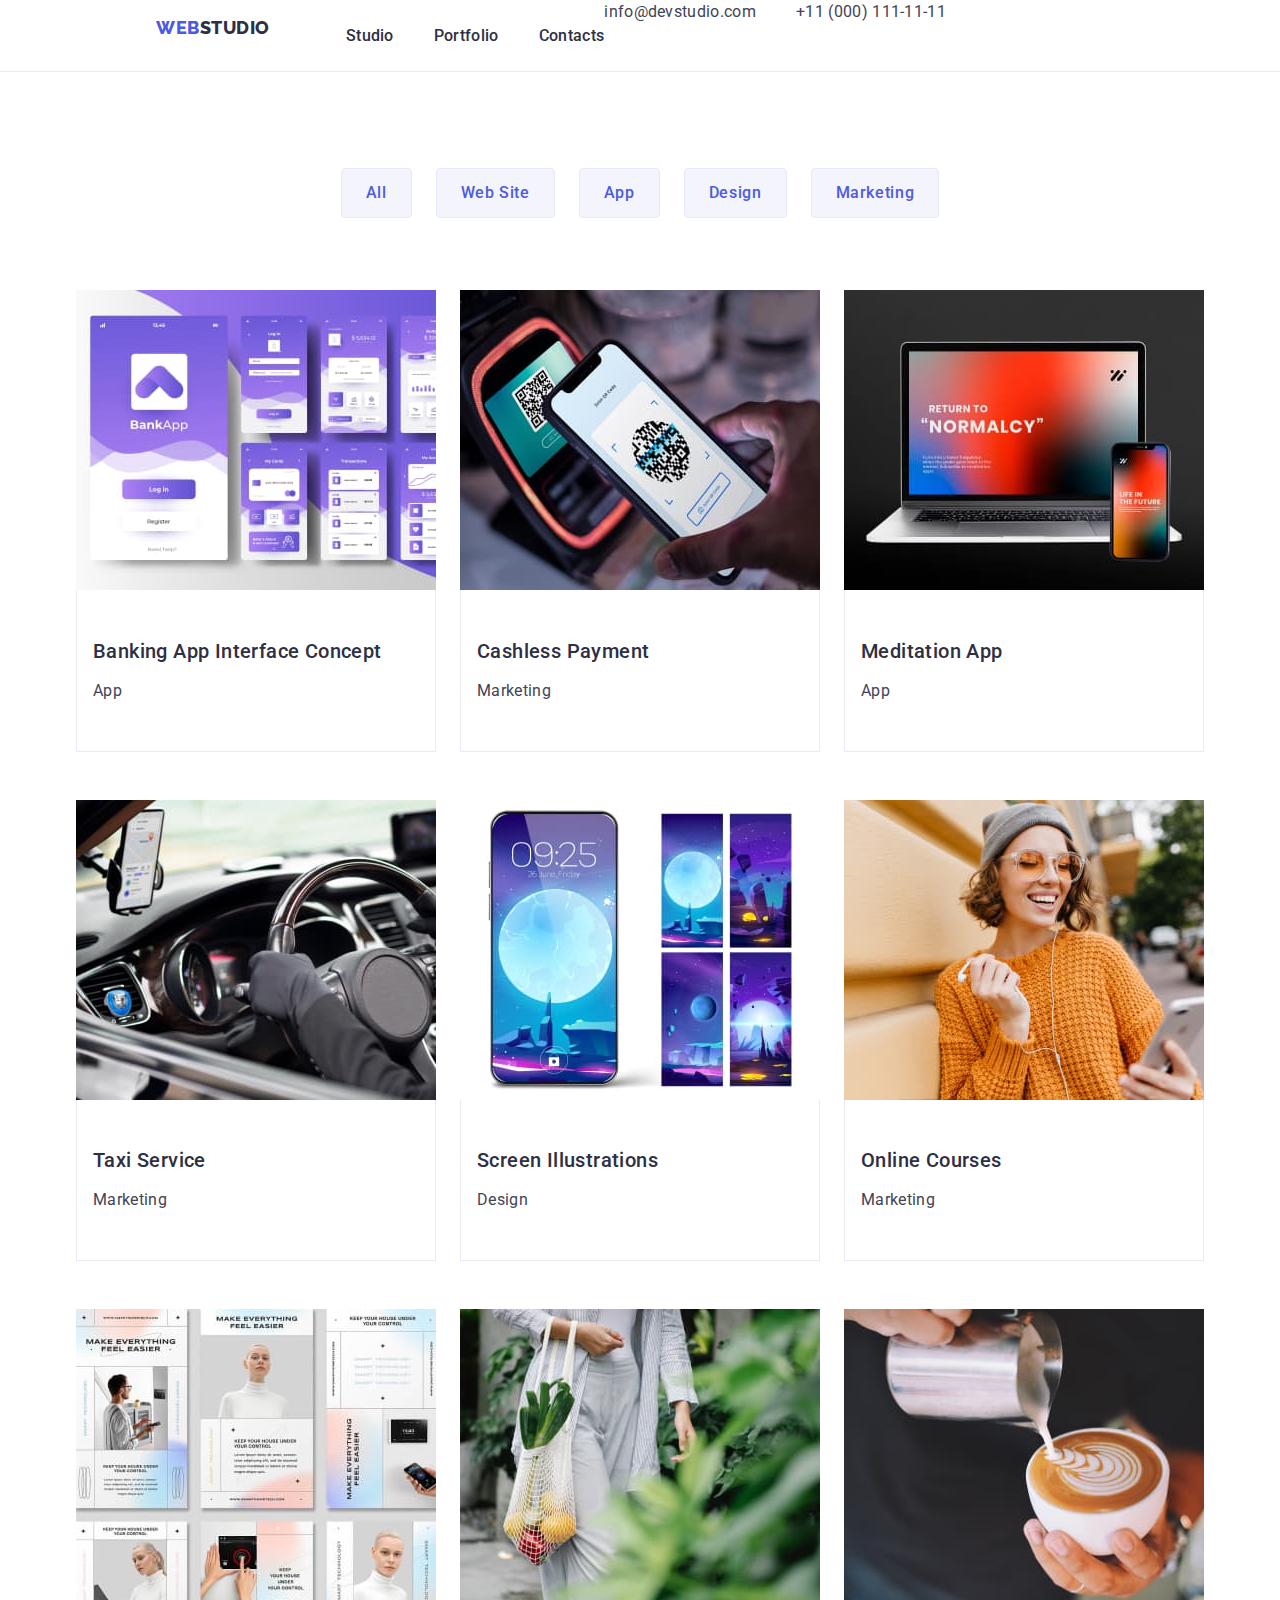
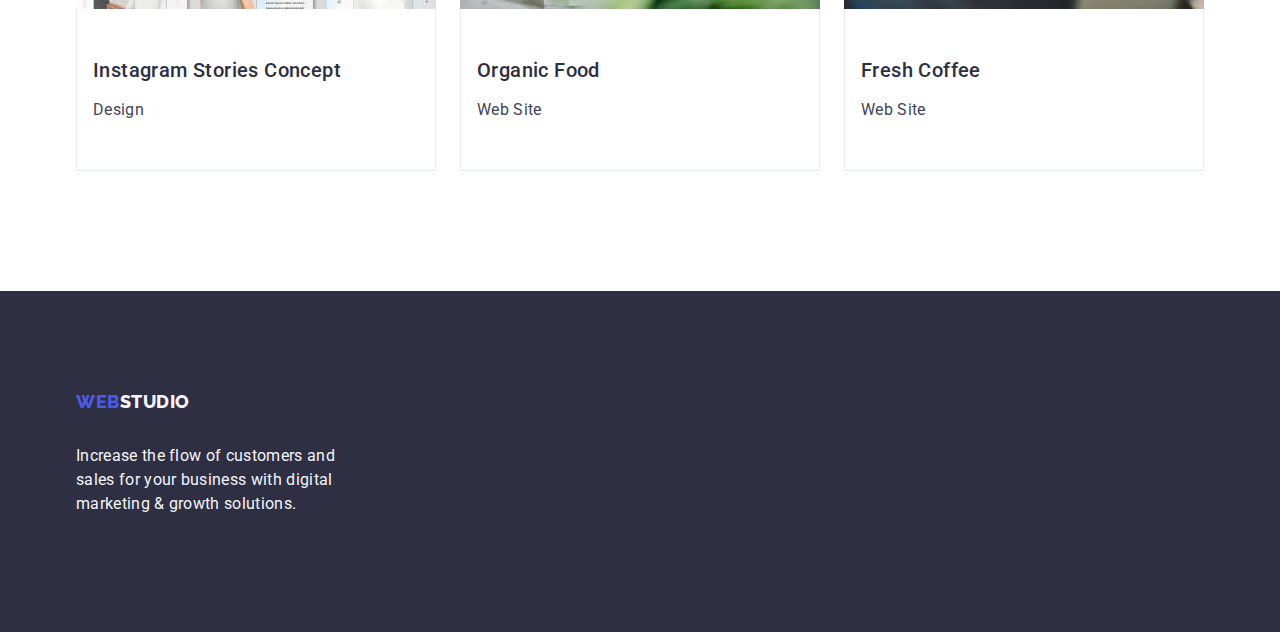
==== commit a0b1b0c2: "Update portfolio.html" ====
--- a/portfolio.html
+++ b/portfolio.html
@@ -82,11 +82,13 @@
                 <ul class="product-card list">
                     <li class="product-item">
                         <a class="link" href="">
-                            <div class="cards">                                
-                            </div>
                             <img class="link" src="./images/portfolio/banking_app.jpg" width="360" alt="Banking App">
-                            <h2 class="product-name">Banking App Interface Concept</h2>
-                            <p class="product-text">App</p>
+                            <div class="cards">  
+                                <h2 class="product-name">Banking App Interface Concept</h2>
+                                <p class="product-text">App</p>
+                            </div>
+                            
+                            
                             
                         </a>
                     </li>
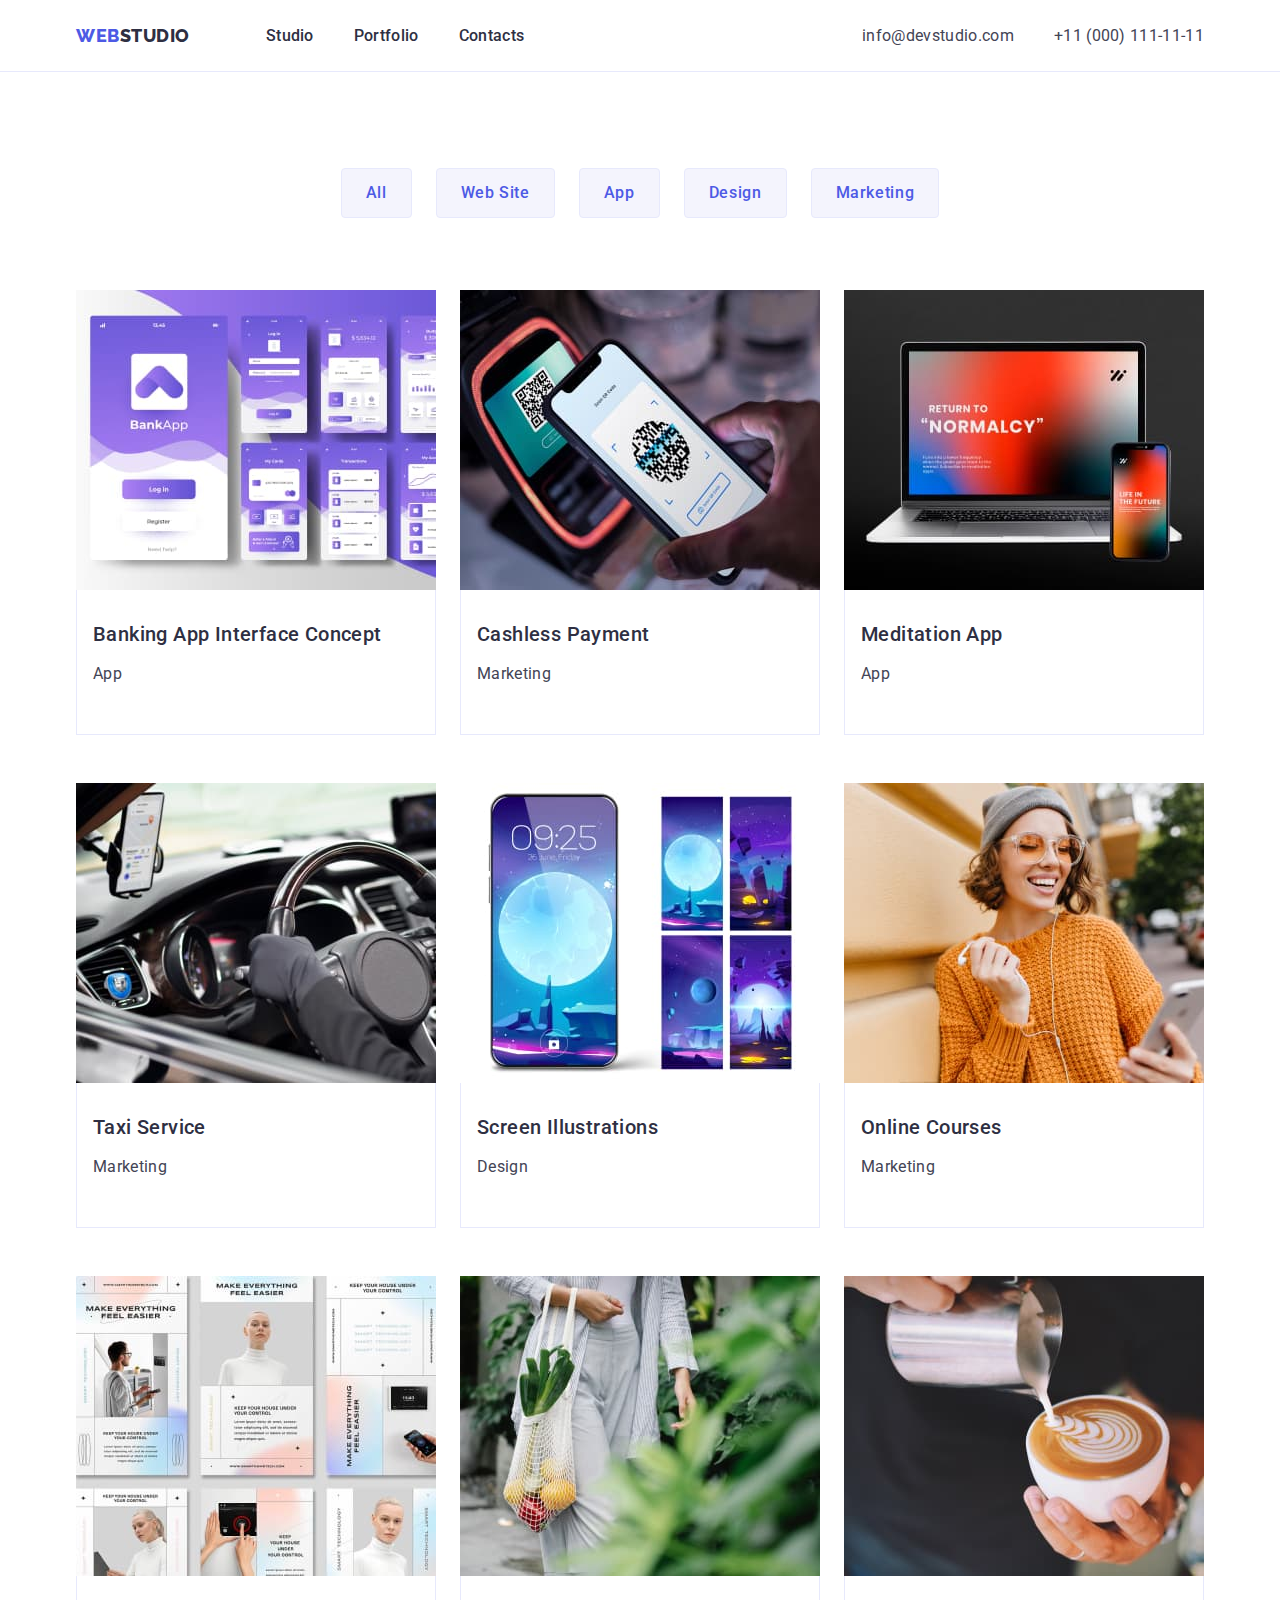
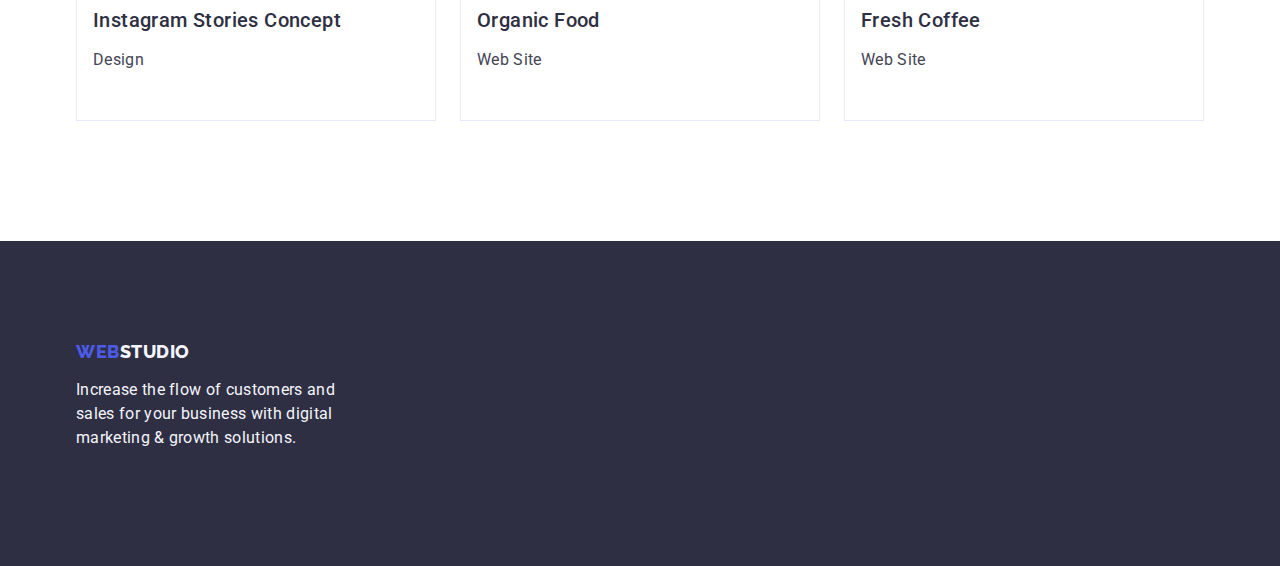
==== commit 49a91860: "html css" ====
--- a/portfolio.html
+++ b/portfolio.html
@@ -18,7 +18,7 @@
 
 <body>
         
-    <!--header section  -->
+    <!-- header section -->
     <header class="header">
         <div class="header-container container">
             <nav class="nav">
@@ -198,17 +198,20 @@
     </main>
 
     <!-- footer section -->
-<footer class="footer">
-    <div class="container">
-        <a class="logo-web link" href="./index.html">Web<span class="logo-studio link">Studio</span></a>
-
-        <p class="footer-text">
-            Increase the flow of customers and sales for your business with digital marketing & growth solutions.
-        </p>
-    </div>
-
-
-</footer>
+    <footer class="footer">
+        <div class="container">
+            <a class="logo-web-footer link" href="./index.html">Web<span class="logo-studio link">Studio</span></a>
+    
+            <p class="footer-text">
+                Increase the flow of customers and sales for your business with digital marketing & growth
+                solutions.
+            </p>
+        </div>
+    
+    
+    </footer>
+
+    
 </body>
 
 </html>--- a/css/style.css
+++ b/css/style.css
@@ -1,19 +1,36 @@
-:root{
+:root {
     --primary-font: 'Roboto', sans-serif;
     --primary-white-color: #ffffff;
     --primary-color: #434455;
 }
 
-ul {
+ul,
+ol {
     margin: 0;
-    padding: 0;
+    padding-left: 0;
     list-style-type: none;
 }
 
-
-
-
-body{
+a{
+    text-decoration: none;
+}
+h1, 
+h2,
+h3,
+h4, 
+h5,
+h6{
+    margin: 0;
+}
+
+button{
+    cursor: pointer;
+    border: none;
+    border-radius: 4px;
+}
+
+
+body {
     color: var(--primary-color);
     background-color: var(--primary-white-color);
     font-family: var(--primary-font);
@@ -21,51 +38,66 @@
     font-style: normal;
 }
 
-img{
+img {
     display: block;
-}
-
-.container{
+    width: 100%;
+    height: auto;
+}
+
+.container {
     width: 1158px;
     margin: 0 auto;
     padding: 0 15px;
 }
 
-.visually-hidden{
-    position: fixed;
-    transform: scale(0);
+.link {
+    text-decoration: none;
+}
+
+
+.visually-hidden {
+    position: absolute;
+    width: 1px;
+    height: 1px;
+    margin: -1px;
+    border: 0;
+    padding: 0;
+
+    white-space: nowrap;
+    clip-path: inset(100%);
+    clip: rect(0 0 0 0);
+    overflow: hidden;
 }
 
 /*header*/
 
-.header{
-    width: 1440px;
+.header {
     height: 72px;
     display: flex;
     border-bottom: 1px solid #E7E9FC;
 }
 
-.header-container{
-    display: flex;
+.header-container {
+    display: flex;
+    align-items: center;
 }
 
 /*logo start*/
-.logo-web{
+.logo-web {
     font-family: "Raleway", sans-serif;
     font-weight: 800;
     font-size: 18px;
-    line-height: 1.17;  
+    line-height: 1.17;
     letter-spacing: 0.03em;
     text-transform: uppercase;
-    color: #4D5AE5;    
+    color: #4D5AE5;
     margin-right: 76px;
-}
-
-.link{
-    text-decoration: none;
-}
-
-.logo-studio-nav{
+    display: inline-block;
+}
+
+
+
+.logo-studio-nav {
     font-family: 'Raleway';
     font-weight: 800;
     font-size: 18px;
@@ -76,7 +108,7 @@
 
 }
 
-.logo-studio{
+.logo-studio {
     font-family: 'Raleway';
     font-weight: 800;
     font-size: 18px;
@@ -93,12 +125,12 @@
 
 /*nav */
 
-.nav{
+.nav {
     display: flex;
     align-items: center;
 }
 
-.nav-list{
+.nav-list {
     display: flex;
     gap: 40px;
 
@@ -108,13 +140,13 @@
     list-style: none;
 }
 
-.nav-item{
-    font-weight: 500;
-    line-height: 1.3;   
-       
-}
-
-.nav-link{
+.nav-item {
+    font-weight: 500;
+    line-height: 1.3;
+
+}
+
+.nav-link {
     line-height: 1.5;
     font-size: 16px;
     font-weight: 500;
@@ -125,15 +157,18 @@
 }
 
 .nav-item .link:hover,
-.nav-item .link:focus{
+.nav-item .link:focus {
     color: #404bbf;
 }
+
 /*adress*/
-.list{
+.list {
     list-style: none;
 }
+
 .address {
     font-style: normal;
+    margin-left: auto;
 }
 
 
@@ -143,18 +178,20 @@
 }
 
 
-.contact{ 
+.contact {
     letter-spacing: 0.02em;
     font-weight: 400;
     line-height: 1.5;
     color: #434455;
-    text-decoration: none;    
-}
-.contacts{
+    text-decoration: none;
+}
+
+.contacts {
     display: flex;
     gap: 40px;
-    
-}
+
+}
+
 .contacts-telefon .link:hover,
 .contacts-telefon .link:focus {
     color: #404bbf;
@@ -162,23 +199,25 @@
 
 /* section hero*/
 
-.hero{  
+.hero {
     background: #2E2F42;
     padding: 188px 0;
-    
-}
-
-.hero-title{
+
+}
+
+.hero-title {
     font-weight: 700;
     font-size: 56px;
-    line-height: 1.07;    
+    line-height: 1.07;
     text-align: center;
     letter-spacing: 0.02em;
     color: #FFFFFF;
     max-width: 496px;
-}
-
-.button{
+    margin: 0 auto;
+    margin-bottom: 48px;
+}
+
+.button {
     font-family: "Roboto", sans-serif;
     font-style: normal;
     font-weight: 500;
@@ -193,80 +232,81 @@
     height: 56px;
     border: none;
     box-shadow: 0px 4px 4px rgba(0, 0, 0, 0.15);
-    border-radius: 4px;
-  }
-
-  .button:hover,
-  .button:focus {
+    margin: 0 auto;
+}
+
+.button:hover,
+.button:focus {
     background-color: #404BBF;
-  }
-  
- /*section feature */
-
- .section-feature{
+}
+
+/*section feature */
+
+.section-feature {
     padding: 120px 0;
-    display: flex;
- }
- 
- 
- .feature-list{
+    
+}
+
+
+.feature-list {
     display: flex;
     gap: 24px;
- }
-
- .feature{
+}
+
+.feature {
     width: calc((100% - 72px) / 4);
- }
-
- .feature-title{
+}
+
+.feature-title {
     font-weight: 500;
     font-size: 20px;
-    line-height: 1.2;    
-    letter-spacing: 0.02em; 
+    line-height: 1.2;
+    letter-spacing: 0.02em;
     color: #2E2F42;
     margin-bottom: 8px;
- }
-
- .feature-text{
+}
+
+.feature-text {
     font-weight: 400;
     font-size: 16px;
     line-height: 1.5;
     letter-spacing: 0.02em;
     color: #434455;
- }
-
- /*section about */
-
- .section-about{
+}
+
+/*section about */
+
+.section-about {
     padding-bottom: 120px;
- }
- .section-about-title{
+}
+
+.section-about-title {
     font-weight: 700;
     font-size: 36px;
     line-height: 1.11;
     text-align: center;
     letter-spacing: 0.02em;
-    text-transform: capitalize;   
+    text-transform: capitalize;
     color: #2E2F42;
     margin-bottom: 72px;
- }
-
- .about-list{
-    display: flex;
-    gap:24px;
- }
-
- .list-item{
+}
+
+.about-list {
+    display: flex;
+    gap: 24px;
+}
+
+.list-item {
     width: calc((100% - 48px) / 3);
- }
-
-  /*section team */
-.section-team{
+}
+
+/*section team */
+.section-team {
     background: #F4F4FD;
     padding: 120px 0;
 }
 
-  .section-team-title{
+.section-team-title {
     font-weight: 700;
     font-size: 36px;
     line-height: 1.11;
@@ -275,56 +315,56 @@
     text-transform: capitalize;
     color: #2E2F42;
     margin-bottom: 72px;
-  }
-
-  .team-list{
+}
+
+.team-list {
     display: flex;
     gap: 24px;
-  }
-
-  .team-title{
+}
+
+.team-title {
     font-weight: 500;
     font-size: 20px;
     line-height: 1.2;
     letter-spacing: 0.02em;
-    color: #2E2F42;   
+    color: #2E2F42;
     text-align: center;
     margin-bottom: 8px;
-       
-  }
-
-  .info{
+
+}
+
+.info {
     padding: 32px 16px;
-    
-  }
-
-  .team-text{
+
+}
+
+.team-text {
     font-weight: 400;
     font-size: 16px;
     line-height: 1.5;
     letter-spacing: 0.02em;
     color: #434455;
     text-align: center;
-  }
-
-  .team-card{
+}
+
+.team-card {
     background-color: #FFFFFF;
     width: calc((100% - 72px) / 4);
     box-shadow: 0px 1px 6px rgba(46, 47, 66, 0.08), 0px 1px 1px rgba(46, 47, 66, 0.16), 0px 2px 1px rgba(46, 47, 66, 0.08);
     border-radius: 0px 0px 4px 4px;
-  }
-
-  /*PORTFOLIO pages*/
+}
+
+/*PORTFOLIO pages*/
 /*section portfolio*/
 
-.section-portfolo{
-    padding-top:  96px;
-    padding-bottom: 120px;    
-}
-
-
-
-.filters{
+.section-portfolo {
+    padding-top: 96px;
+    padding-bottom: 120px;
+}
+
+
+
+.filters {
     display: flex;
     gap: 24px;
     justify-content: center;
@@ -333,7 +373,7 @@
 
 
 
-.btn{
+.btn {
     font-family: "Roboto", sans-serif;
     background-color: #F4F4FD;
     font-size: 16px;
@@ -349,7 +389,7 @@
 }
 
 .btn:hover,
-.btn:focus{
+.btn:focus {
     background-color: #404BBF;
     color: #FFFFFF;
     border: 1px solid transparent;
@@ -357,27 +397,28 @@
 
 /*section portfolio product cards*/
 
-.product-card{
+.product-card {
     display: flex;
     flex-wrap: wrap;
     column-gap: 24px;
     row-gap: 48px;
 }
 
-.product-item{
+.product-item {
     width: calc((100% - 48px) / 3);
 }
-.product-name{
+
+.product-name {
     font-weight: 500;
     font-size: 20px;
-    line-height: 1.2;        
+    line-height: 1.2;
     letter-spacing: 0.02em;
     color: #2E2F42;
     margin-bottom: 8px;
 
 }
 
-.product-text{
+.product-text {
     font-weight: 400;
     font-size: 16px;
     line-height: 1.5;
@@ -385,31 +426,41 @@
     color: #434455;
 }
 
-.cards{
+.cards {
     padding: 32px 16px;
     border: 1px solid #e7e9fc;
     border-top: none;
 }
 
 
- /*footer*/
-
- .footer{    
+/*footer*/
+
+.footer {
     background: #2E2F42;
     padding: 100px 0;
- }
-
- .logo-web{
+}
+
+.logo-web-footer {
     display: inline-block;
     margin-bottom: 16px;
-
- }
-
- .footer-text{
+    font-family: 'Raleway';
+    font-style: normal;
+    font-weight: 800;
+    font-size: 18px;
+    line-height: 1.17;
+    display: flex;
+    align-items: center;
+    letter-spacing: 0.03em;
+    text-transform: uppercase;
+    color: #4D5AE5;
+
+}
+
+.footer-text {
     font-weight: 400;
     font-size: 16px;
-    line-height: 1.5;   
+    line-height: 1.5;
     letter-spacing: 0.02em;
     color: #F4F4FD;
     max-width: 264px;
- }+}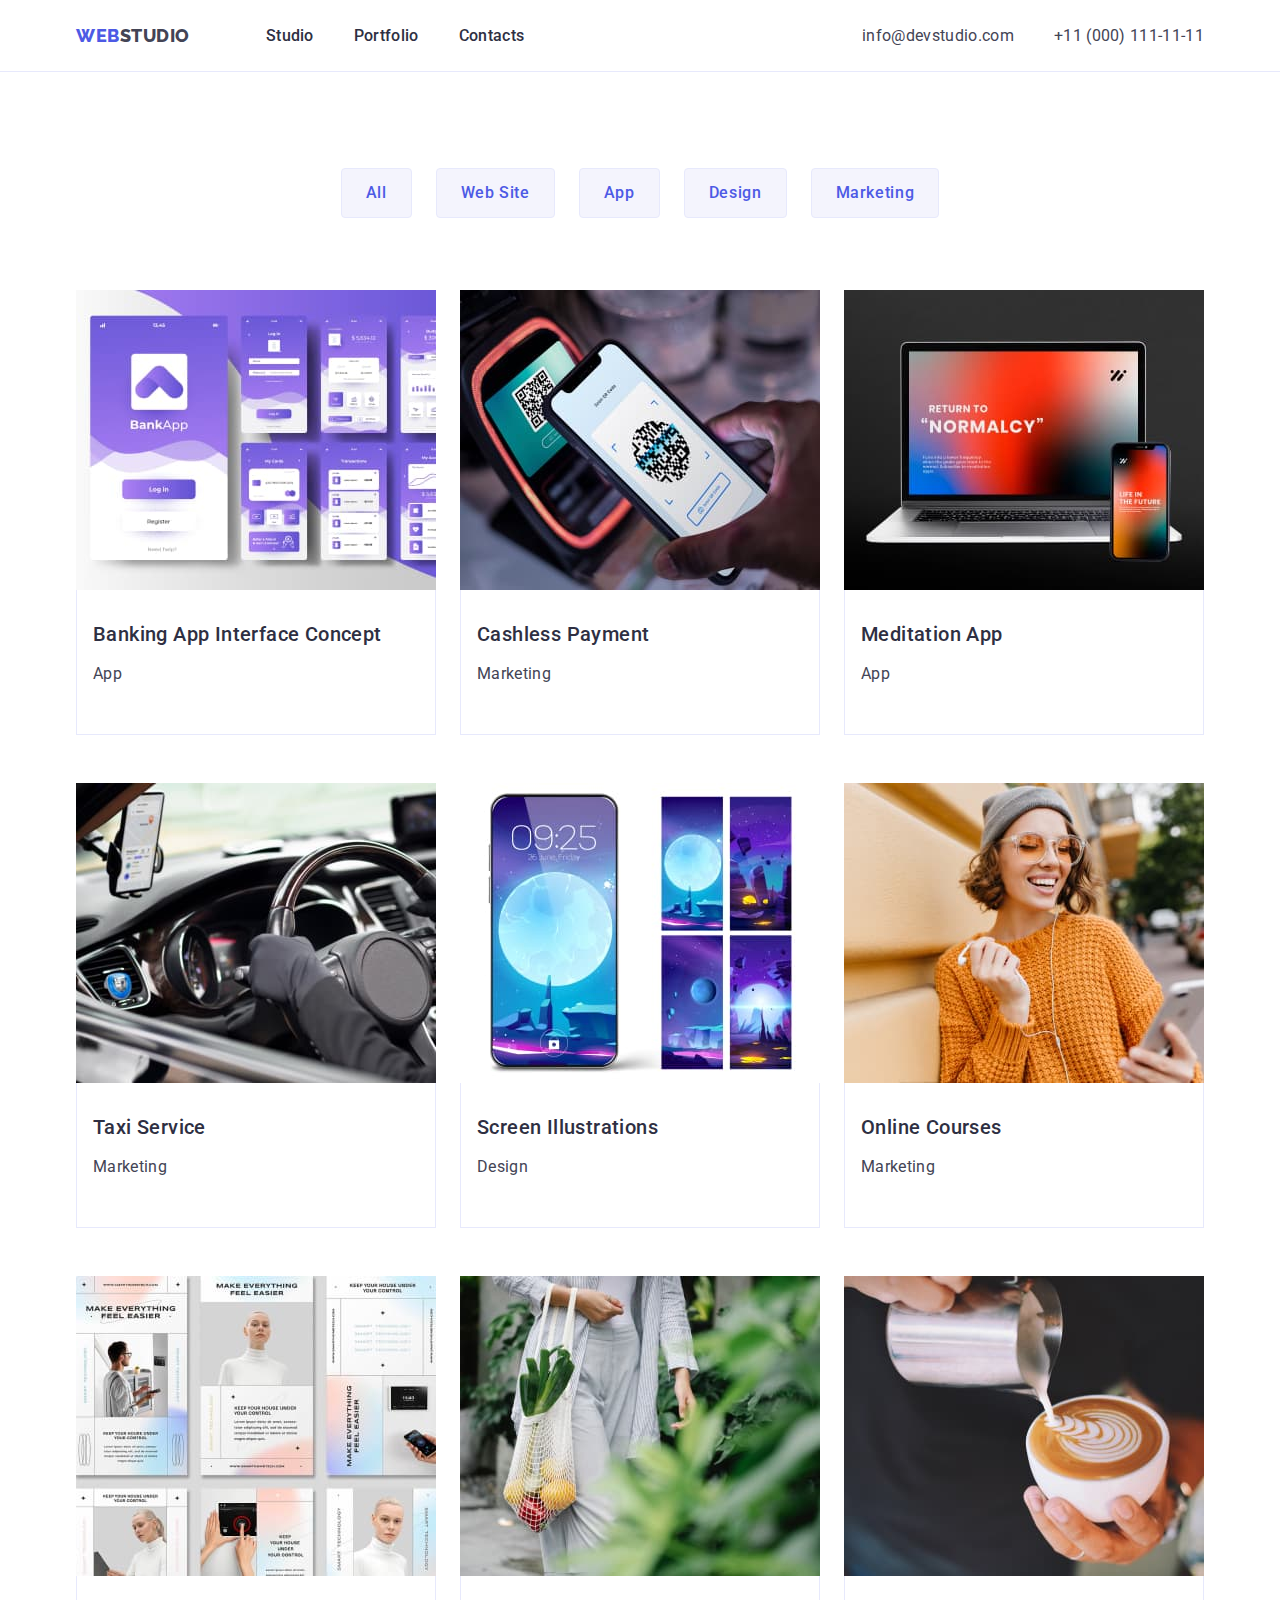
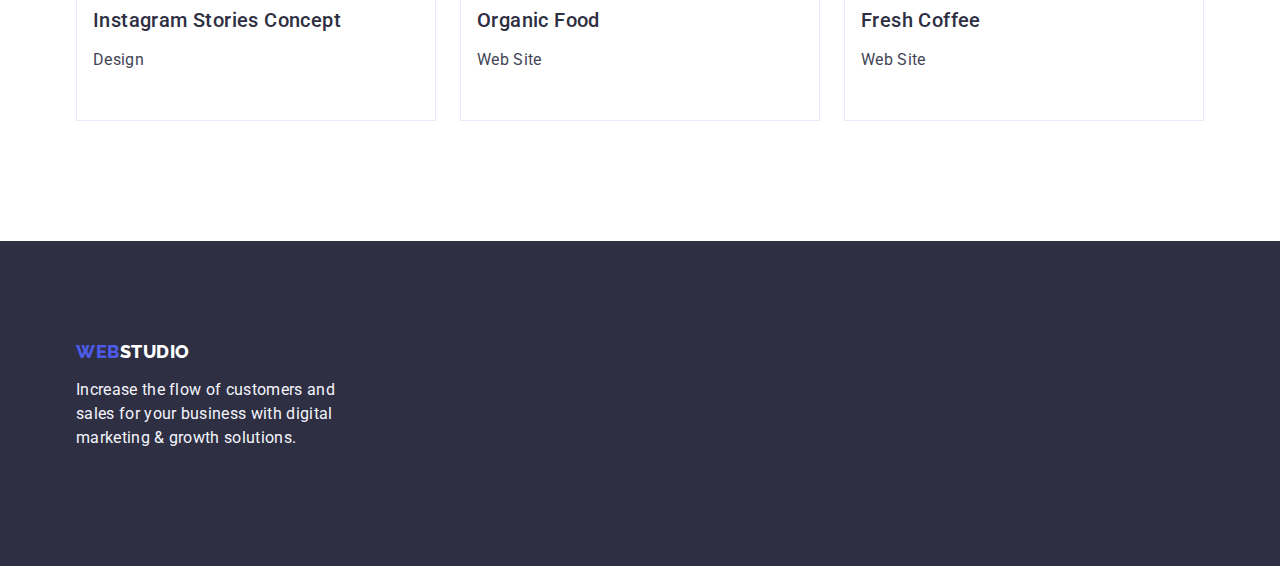
==== commit 8011afc9: "css var" ====
--- a/portfolio.html
+++ b/portfolio.html
@@ -12,7 +12,7 @@
     <title>WebStudio</title>
 
     <link rel="stylesheet" href="./css/modern-normalize.min.css">
-    <link rel="stylesheet" href="./css/style.css">
+    <link rel="stylesheet" href="./css/styles.css">
   
 </head>
 
@@ -38,15 +38,15 @@
             </nav>
     
             <address class="address">
-                <ul class="contacts list">
-                    <li class="contacts-email">
-                        <a class="contact link" href="mailto:info@devstudio.com">info@devstudio.com</a>
-                    </li>
-                    <li class="contacts-telefon">
-                        <a class="contact link" href="tel:+110001111111">+11 (000) 111-11-11</a>
-                    </li>
-                </ul>
-            </address>
+                    <ul class="address-list list">
+                        <li class="mail">
+                            <a class="address-link link" href="mailto:info@devstudio.com">info@devstudio.com</a>
+                        </li>
+                        <li class="number">
+                            <a class="address-link link" href="tel:+110001111111">+11 (000) 111-11-11</a>
+                        </li>
+                    </ul>
+                </address>
         </div>
     
     </header>
--- a/css/styles.css
+++ b/css/styles.css
@@ -0,0 +1,465 @@
+:root {
+    --primary-font: 'Roboto', sans-serif;
+    --main-white-cl: #ffffff;
+    --main-dark-cl: #434455;
+    --accent-cl: #4D5AE5;
+}
+
+ul,
+ol {
+    margin: 0;
+    padding-left: 0;
+    list-style-type: none;
+}
+
+a{
+    text-decoration: none;
+}
+h1, 
+h2,
+h3,
+h4, 
+h5,
+h6{
+    margin: 0;
+}
+
+button{
+    cursor: pointer;
+    border: none;
+    border-radius: 4px;
+}
+
+
+body {
+    color: var(--main-dark-cl);
+    background-color: var(--main-white-cl);
+    font-family: var(--primary-font);
+    font-size: 16px;
+}
+
+img {
+    display: block;
+    width: 100%;
+    height: auto;
+}
+
+.container {
+    width: 1158px;
+    margin: 0 auto;
+    padding: 0 15px;
+}
+
+.link {
+    text-decoration: none;
+}
+
+
+.visually-hidden {
+    position: absolute;
+    width: 1px;
+    height: 1px;
+    margin: -1px;
+    border: 0;
+    padding: 0;
+
+    white-space: nowrap;
+    clip-path: inset(100%);
+    clip: rect(0 0 0 0);
+    overflow: hidden;
+}
+
+/*header*/
+
+.header {
+    height: 72px;
+    display: flex;
+    border-bottom: 1px solid #E7E9FC;
+}
+
+.header-container {
+    display: flex;
+    align-items: center;
+}
+
+/*logo start*/
+.logo-web {
+    font-family: "Raleway", sans-serif;
+    font-weight: 800;
+    font-size: 18px;
+    line-height: 1.17;
+    letter-spacing: 0.03em;
+    text-transform: uppercase;
+    color: var(--accent-cl);
+    margin-right: 76px;
+    display: inline-block;
+}
+
+
+
+.logo-studio-nav {
+    font-family: 'Raleway';
+    font-weight: 800;
+    font-size: 18px;
+    line-height: 1.17;
+    letter-spacing: 0.03em;
+    text-transform: uppercase;
+    color: var(--main-dark-cl);
+
+}
+
+.logo-studio {
+    font-family: 'Raleway';
+    font-weight: 800;
+    font-size: 18px;
+    line-height: 1.17;
+    letter-spacing: 0.03em;
+    text-transform: uppercase;    
+    color: var(--main-white-cl);
+}
+
+
+/*logo end*/
+
+
+/*nav */
+
+.nav {
+    display: flex;
+    align-items: center;
+}
+
+.nav-list {
+    display: flex;
+    gap: 40px;
+
+}
+
+.list {
+    list-style: none;
+}
+
+.nav-item {
+    font-weight: 500;
+    line-height: 1.3;
+
+}
+
+.nav-link {
+    line-height: 1.5;
+    font-size: 16px;
+    font-weight: 500;
+    letter-spacing: 0.02em;
+    color: #2E2F42;
+    text-decoration: none;
+    padding: 24px 0;
+}
+
+.nav-item .link:hover,
+.nav-item .link:focus {
+    color: #404bbf;
+}
+
+/*adress*/
+.list {
+    list-style: none;
+}
+
+.address {
+    font-style: normal;
+    margin-left: auto;
+}
+
+
+.mail .link:hover,
+.mail .link:focus {
+    color: #404bbf;
+}
+
+
+.address-link {
+    letter-spacing: 0.02em;
+    font-weight: 400;
+    line-height: 1.5;
+    color:var(--main-dark-cl);
+    text-decoration: none;
+}
+
+.address-list {
+    display: flex;
+    gap: 40px;
+
+}
+
+.number .link:hover,
+.number .link:focus {
+    color: #404bbf;
+}
+
+/* section hero*/
+
+.hero {
+    background: #2E2F42;
+    padding: 188px 0;
+
+}
+
+.hero-title {
+    font-weight: 700;
+    font-size: 56px;
+    line-height: 1.07;
+    text-align: center;
+    letter-spacing: 0.02em;
+    color: var(--main-white-cl);
+    max-width: 496px;
+    margin: 0 auto;
+    margin-bottom: 48px;
+}
+
+.button {
+    font-family: "Roboto", sans-serif;
+    
+    font-weight: 500;
+    font-size: 16px;
+    line-height: 1.5;
+    letter-spacing: 0.04em;
+    color:var(--main-white-cl);
+    background-color: var(--accent-cl);
+    cursor: pointer;
+    display: block;
+    min-width: 169px;
+    height: 56px;
+    border: none;
+    box-shadow: 0px 4px 4px rgba(0, 0, 0, 0.15);
+    margin: 0 auto;
+}
+
+.button:hover,
+.button:focus {
+    background-color: #404BBF;
+}
+
+/*section feature */
+
+.section-feature {
+    padding: 120px 0;
+    
+}
+
+
+.feature-list {
+    display: flex;
+    gap: 24px;
+}
+
+.feature {
+    width: calc((100% - 72px) / 4);
+}
+
+.feature-title {
+    font-weight: 500;
+    font-size: 20px;
+    line-height: 1.2;
+    letter-spacing: 0.02em;
+    color: #2E2F42;
+    margin-bottom: 8px;
+}
+
+.feature-text {
+    font-weight: 400;
+    font-size: 16px;
+    line-height: 1.5;
+    letter-spacing: 0.02em;
+    color: #434455;
+}
+
+/*section about */
+
+.section-about {
+    padding-bottom: 120px;
+}
+
+.section-about-title {
+    font-weight: 700;
+    font-size: 36px;
+    line-height: 1.11;
+    text-align: center;
+    letter-spacing: 0.02em;
+    text-transform: capitalize;
+    color: #2E2F42;
+    margin-bottom: 72px;
+}
+
+.about-list {
+    display: flex;
+    gap: 24px;
+}
+
+.list-item {
+    width: calc((100% - 48px) / 3);
+}
+
+/*section team */
+.section-team {
+    background: #F4F4FD;
+    padding: 120px 0;
+}
+
+.section-team-title {
+    font-weight: 700;
+    font-size: 36px;
+    line-height: 1.11;
+    text-align: center;
+    letter-spacing: 0.02em;
+    text-transform: capitalize;
+    color: #2E2F42;
+    margin-bottom: 72px;
+}
+
+.team-list {
+    display: flex;
+    gap: 24px;
+}
+
+.team-title {
+    font-weight: 500;
+    font-size: 20px;
+    line-height: 1.2;
+    letter-spacing: 0.02em;
+    color: #2E2F42;
+    text-align: center;
+    margin-bottom: 8px;
+
+}
+
+.info {
+    padding: 32px 16px;
+
+}
+
+.team-text {
+    font-weight: 400;
+    font-size: 16px;
+    line-height: 1.5;
+    letter-spacing: 0.02em;
+    color: #434455;
+    text-align: center;
+}
+
+.team-card {
+    background-color: var(--main-white-cl);
+    width: calc((100% - 72px) / 4);
+    box-shadow: 0px 1px 6px rgba(46, 47, 66, 0.08), 0px 1px 1px rgba(46, 47, 66, 0.16), 0px 2px 1px rgba(46, 47, 66, 0.08);
+    border-radius: 0px 0px 4px 4px;
+}
+
+/*PORTFOLIO pages*/
+/*section portfolio*/
+
+.section-portfolo {
+    padding-top: 96px;
+    padding-bottom: 120px;
+}
+
+
+
+.filters {
+    display: flex;
+    gap: 24px;
+    justify-content: center;
+    margin-bottom: 72px;
+}
+
+
+
+.btn {
+    font-family: "Roboto", sans-serif;
+    background-color: #F4F4FD;
+    font-size: 16px;
+    font-weight: 500;
+    line-height: 1.5;
+    text-align: center;
+    letter-spacing: 0.04em;
+    color:var(--accent-cl);
+    cursor: pointer;
+    padding: 12px 24px;
+    border: 1px solid #E7E9FC;
+    border-radius: 4px;
+}
+
+.btn:hover,
+.btn:focus {
+    background-color: #404BBF;
+    color:var(--main-white-cl);
+    border: 1px solid transparent;
+}
+
+/*section portfolio product cards*/
+
+.product-card {
+    display: flex;
+    flex-wrap: wrap;
+    column-gap: 24px;
+    row-gap: 48px;
+}
+
+.product-item {
+    width: calc((100% - 48px) / 3);
+}
+
+.product-name {
+    font-weight: 500;
+    font-size: 20px;
+    line-height: 1.2;
+    letter-spacing: 0.02em;
+    color: #2E2F42;
+    margin-bottom: 8px;
+
+}
+
+.product-text {
+    font-weight: 400;
+    font-size: 16px;
+    line-height: 1.5;
+    letter-spacing: 0.02em;
+    color: #434455;
+}
+
+.cards {
+    padding: 32px 16px;
+    border: 1px solid #e7e9fc;
+    border-top: none;
+}
+
+
+/*footer*/
+
+.footer {
+    background: #2E2F42;
+    padding: 100px 0;
+}
+
+.logo-web-footer {
+    display: inline-block;
+    margin-bottom: 16px;
+    font-family: 'Raleway';
+    font-weight: 800;
+    font-size: 18px;
+    line-height: 1.17;
+    display: flex;
+    align-items: center;
+    letter-spacing: 0.03em;
+    text-transform: uppercase;
+    color: var(--accent-cl);
+    
+
+}
+
+.footer-text {
+    font-weight: 400;
+    font-size: 16px;
+    line-height: 1.5;
+    letter-spacing: 0.02em;
+    color: #F4F4FD;
+    max-width: 264px;
+}